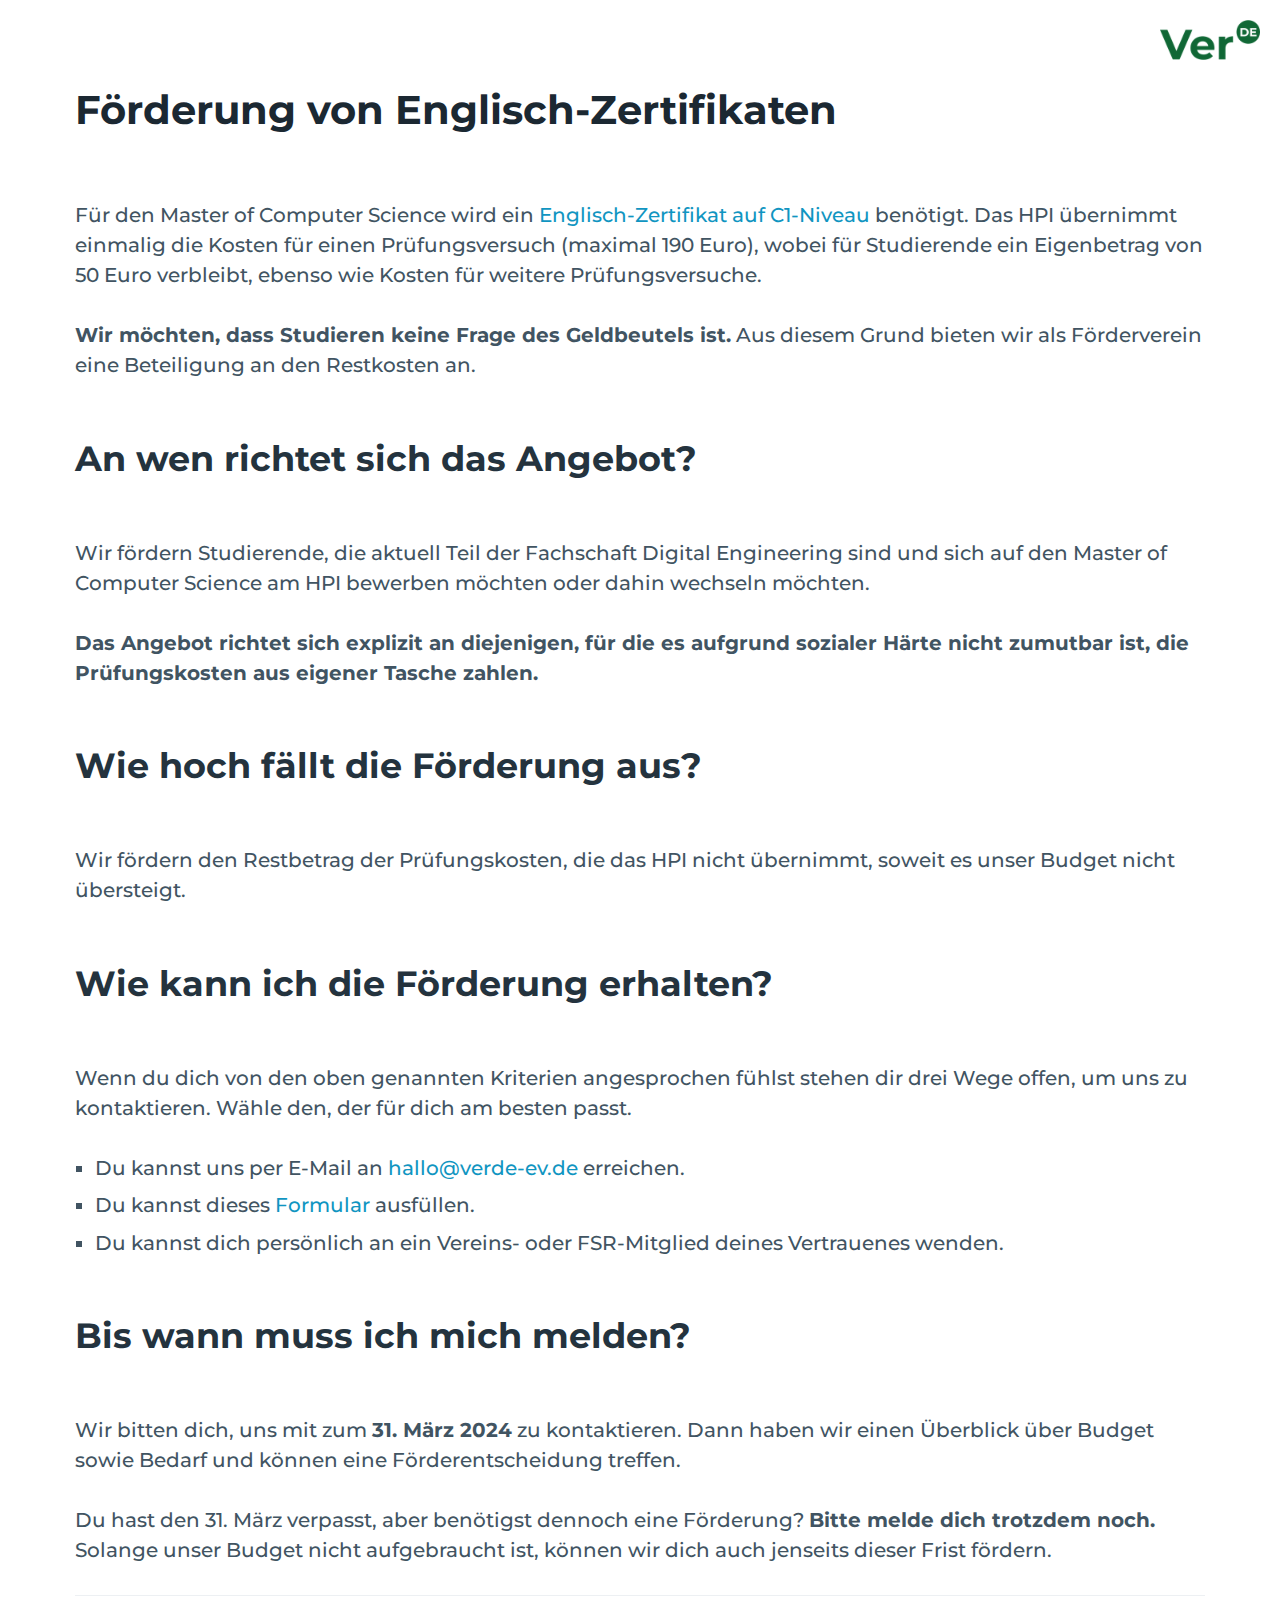
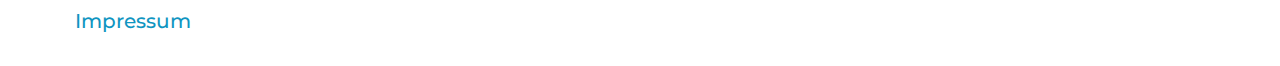
==== c1/index.html @ 9c6bf2a6 "Add information on c1 certificates" ====
<!DOCTYPE html>
<html data-theme="light">
    
    <head>
        <meta charset="utf-8">
        <meta name="viewport" content="width=device-width, initial-scale=1">
        <link rel="stylesheet" href="../assets/css/pico.min.css">
        <link rel="stylesheet" href="../assets/css/style.css">
        <link rel="apple-touch-icon" sizes="180x180" href="../assets/favicon/apple-touch-icon.png">
        <link rel="icon" type="image/png" sizes="32x32" href="../assets/favicon/favicon-32x32.png">
        <link rel="icon" type="image/png" sizes="16x16" href="../assets/favicon/favicon-16x16.png">
        <link rel="manifest" href="../assets/favicon/site.webmanifest">
        <script src="../assets/js/script.js"></script>
        <title>C1-Zertifikate</title>
    </head>

    <body>
        <nav class="container-fluid">
            <ul></ul> <!-- aligned left -->
            <ul> <!-- aligned right -->
                <li><img src="../assets/img/logo_small.png" alt="VerDE e.V. Logo"></li>
            </ul>
        </nav>

        <div class="container">
            <h1>Förderung von Englisch-Zertifikaten</h1>
            <p>Für den Master of Computer Science wird ein <a href="https://www.uni-potsdam.de/de/studium/zugang/vor-bewerbung-immatrikulation/sprachkenntnisse" target="_blank">Englisch-Zertifikat auf C1-Niveau</a> benötigt. Das HPI übernimmt einmalig die Kosten für einen Prüfungsversuch (maximal 190 Euro), wobei für Studierende ein Eigenbetrag von 50 Euro verbleibt, ebenso wie Kosten für weitere Prüfungsversuche.</p>
            <p><b>Wir möchten, dass Studieren keine Frage des Geldbeutels ist.</b> Aus diesem Grund bieten wir als Förderverein eine Beteiligung an den Restkosten an.</p>
            <h2>An wen richtet sich das Angebot?</h2>
            <p>Wir fördern Studierende, die aktuell Teil der Fachschaft Digital Engineering sind und sich auf den Master of Computer Science am HPI bewerben möchten oder dahin wechseln möchten.</p>
            <p><b>Das Angebot richtet sich explizit an diejenigen, für die es aufgrund sozialer Härte nicht zumutbar ist, die Prüfungskosten aus eigener Tasche zahlen.</b></p>
            <h2>Wie hoch fällt die Förderung aus?</h2>
            <p>Wir fördern den Restbetrag der Prüfungskosten, die das HPI nicht übernimmt, soweit es unser Budget nicht übersteigt.</p>
            <h2>Wie kann ich die Förderung erhalten?</h2>
            <p>Wenn du dich von den oben genannten Kriterien angesprochen fühlst stehen dir drei Wege offen, um uns zu kontaktieren. Wähle den, der für dich am besten passt.</p>
            <ul>
                <li>Du kannst uns per E-Mail an <a id="MAIL"></a> erreichen.</li>
                <li>Du kannst dieses <a href="https://nextcloud.hpi.de/apps/forms/s/qAo3cmn2EcZbzD2ycq6ikHFF" target="_blank">Formular</a> ausfüllen.</li>
                <li>Du kannst dich persönlich an ein Vereins- oder FSR-Mitglied deines Vertrauenes wenden.</li>
            </ul>
            <h2>Bis wann muss ich mich melden?</h2>
            <p>Wir bitten dich, uns mit zum <b>31. März 2024</b> zu kontaktieren. Dann haben wir einen Überblick über Budget sowie Bedarf und können eine Förderentscheidung treffen.</p>
            <p>Du hast den 31. März verpasst, aber benötigst dennoch eine Förderung? <b>Bitte melde dich trotzdem noch.</b> Solange unser Budget nicht aufgebraucht ist, können wir dich auch jenseits dieser Frist fördern.</p>
            <hr>
            <p><a href="https://verde-ev.de/">Impressum</a></p>
        </div>
    </body>

</html>
---- assets/css/pico.min.css ----
@charset "UTF-8";/*!
 * Pico.css v1.5.7 (https://picocss.com)
 * Copyright 2019-2023 - Licensed under MIT
 */:root{--font-family:system-ui,-apple-system,"Segoe UI","Roboto","Ubuntu","Cantarell","Noto Sans",sans-serif,"Apple Color Emoji","Segoe UI Emoji","Segoe UI Symbol","Noto Color Emoji";--line-height:1.5;--font-weight:400;--font-size:16px;--border-radius:0.25rem;--border-width:1px;--outline-width:3px;--spacing:1rem;--typography-spacing-vertical:1.5rem;--block-spacing-vertical:calc(var(--spacing) * 2);--block-spacing-horizontal:var(--spacing);--grid-spacing-vertical:0;--grid-spacing-horizontal:var(--spacing);--form-element-spacing-vertical:0.75rem;--form-element-spacing-horizontal:1rem;--nav-element-spacing-vertical:1rem;--nav-element-spacing-horizontal:0.5rem;--nav-link-spacing-vertical:0.5rem;--nav-link-spacing-horizontal:0.5rem;--form-label-font-weight:var(--font-weight);--transition:0.2s ease-in-out;--modal-overlay-backdrop-filter:blur(0.25rem)}@media (min-width:576px){:root{--font-size:17px}}@media (min-width:768px){:root{--font-size:18px}}@media (min-width:992px){:root{--font-size:19px}}@media (min-width:1200px){:root{--font-size:20px}}@media (min-width:576px){body>footer,body>header,body>main,section{--block-spacing-vertical:calc(var(--spacing) * 2.5)}}@media (min-width:768px){body>footer,body>header,body>main,section{--block-spacing-vertical:calc(var(--spacing) * 3)}}@media (min-width:992px){body>footer,body>header,body>main,section{--block-spacing-vertical:calc(var(--spacing) * 3.5)}}@media (min-width:1200px){body>footer,body>header,body>main,section{--block-spacing-vertical:calc(var(--spacing) * 4)}}@media (min-width:576px){article{--block-spacing-horizontal:calc(var(--spacing) * 1.25)}}@media (min-width:768px){article{--block-spacing-horizontal:calc(var(--spacing) * 1.5)}}@media (min-width:992px){article{--block-spacing-horizontal:calc(var(--spacing) * 1.75)}}@media (min-width:1200px){article{--block-spacing-horizontal:calc(var(--spacing) * 2)}}dialog>article{--block-spacing-vertical:calc(var(--spacing) * 2);--block-spacing-horizontal:var(--spacing)}@media (min-width:576px){dialog>article{--block-spacing-vertical:calc(var(--spacing) * 2.5);--block-spacing-horizontal:calc(var(--spacing) * 1.25)}}@media (min-width:768px){dialog>article{--block-spacing-vertical:calc(var(--spacing) * 3);--block-spacing-horizontal:calc(var(--spacing) * 1.5)}}a{--text-decoration:none}a.contrast,a.secondary{--text-decoration:underline}small{--font-size:0.875em}h1,h2,h3,h4,h5,h6{--font-weight:700}h1{--font-size:2rem;--typography-spacing-vertical:3rem}h2{--font-size:1.75rem;--typography-spacing-vertical:2.625rem}h3{--font-size:1.5rem;--typography-spacing-vertical:2.25rem}h4{--font-size:1.25rem;--typography-spacing-vertical:1.874rem}h5{--font-size:1.125rem;--typography-spacing-vertical:1.6875rem}[type=checkbox],[type=radio]{--border-width:2px}[type=checkbox][role=switch]{--border-width:3px}tfoot td,tfoot th,thead td,thead th{--border-width:3px}:not(thead,tfoot)>*>td{--font-size:0.875em}code,kbd,pre,samp{--font-family:"Menlo","Consolas","Roboto Mono","Ubuntu Monospace","Noto Mono","Oxygen Mono","Liberation Mono",monospace,"Apple Color Emoji","Segoe UI Emoji","Segoe UI Symbol","Noto Color Emoji"}kbd{--font-weight:bolder}:root:not([data-theme=dark]),[data-theme=light]{--background-color:#fff;--color:hsl(205deg, 20%, 32%);--h1-color:hsl(205deg, 30%, 15%);--h2-color:#24333e;--h3-color:hsl(205deg, 25%, 23%);--h4-color:#374956;--h5-color:hsl(205deg, 20%, 32%);--h6-color:#4d606d;--muted-color:hsl(205deg, 10%, 50%);--muted-border-color:hsl(205deg, 20%, 94%);--primary:hsl(195deg, 85%, 41%);--primary-hover:hsl(195deg, 90%, 32%);--primary-focus:rgba(16, 149, 193, 0.125);--primary-inverse:#fff;--secondary:hsl(205deg, 15%, 41%);--secondary-hover:hsl(205deg, 20%, 32%);--secondary-focus:rgba(89, 107, 120, 0.125);--secondary-inverse:#fff;--contrast:hsl(205deg, 30%, 15%);--contrast-hover:#000;--contrast-focus:rgba(89, 107, 120, 0.125);--contrast-inverse:#fff;--mark-background-color:#fff2ca;--mark-color:#543a26;--ins-color:#388e3c;--del-color:#c62828;--blockquote-border-color:var(--muted-border-color);--blockquote-footer-color:var(--muted-color);--button-box-shadow:0 0 0 rgba(0, 0, 0, 0);--button-hover-box-shadow:0 0 0 rgba(0, 0, 0, 0);--form-element-background-color:transparent;--form-element-border-color:hsl(205deg, 14%, 68%);--form-element-color:var(--color);--form-element-placeholder-color:var(--muted-color);--form-element-active-background-color:transparent;--form-element-active-border-color:var(--primary);--form-element-focus-color:var(--primary-focus);--form-element-disabled-background-color:hsl(205deg, 18%, 86%);--form-element-disabled-border-color:hsl(205deg, 14%, 68%);--form-element-disabled-opacity:0.5;--form-element-invalid-border-color:#c62828;--form-element-invalid-active-border-color:#d32f2f;--form-element-invalid-focus-color:rgba(211, 47, 47, 0.125);--form-element-valid-border-color:#388e3c;--form-element-valid-active-border-color:#43a047;--form-element-valid-focus-color:rgba(67, 160, 71, 0.125);--switch-background-color:hsl(205deg, 16%, 77%);--switch-color:var(--primary-inverse);--switch-checked-background-color:var(--primary);--range-border-color:hsl(205deg, 18%, 86%);--range-active-border-color:hsl(205deg, 16%, 77%);--range-thumb-border-color:var(--background-color);--range-thumb-color:var(--secondary);--range-thumb-hover-color:var(--secondary-hover);--range-thumb-active-color:var(--primary);--table-border-color:var(--muted-border-color);--table-row-stripped-background-color:#f6f8f9;--code-background-color:hsl(205deg, 20%, 94%);--code-color:var(--muted-color);--code-kbd-background-color:var(--contrast);--code-kbd-color:var(--contrast-inverse);--code-tag-color:hsl(330deg, 40%, 50%);--code-property-color:hsl(185deg, 40%, 40%);--code-value-color:hsl(40deg, 20%, 50%);--code-comment-color:hsl(205deg, 14%, 68%);--accordion-border-color:var(--muted-border-color);--accordion-close-summary-color:var(--color);--accordion-open-summary-color:var(--muted-color);--card-background-color:var(--background-color);--card-border-color:var(--muted-border-color);--card-box-shadow:0.0145rem 0.029rem 0.174rem rgba(27, 40, 50, 0.01698),0.0335rem 0.067rem 0.402rem rgba(27, 40, 50, 0.024),0.0625rem 0.125rem 0.75rem rgba(27, 40, 50, 0.03),0.1125rem 0.225rem 1.35rem rgba(27, 40, 50, 0.036),0.2085rem 0.417rem 2.502rem rgba(27, 40, 50, 0.04302),0.5rem 1rem 6rem rgba(27, 40, 50, 0.06),0 0 0 0.0625rem rgba(27, 40, 50, 0.015);--card-sectionning-background-color:#fbfbfc;--dropdown-background-color:#fbfbfc;--dropdown-border-color:#e1e6eb;--dropdown-box-shadow:var(--card-box-shadow);--dropdown-color:var(--color);--dropdown-hover-background-color:hsl(205deg, 20%, 94%);--modal-overlay-background-color:rgba(213, 220, 226, 0.7);--progress-background-color:hsl(205deg, 18%, 86%);--progress-color:var(--primary);--loading-spinner-opacity:0.5;--tooltip-background-color:var(--contrast);--tooltip-color:var(--contrast-inverse);--icon-checkbox:url("data:image/svg+xml,%3Csvg xmlns='http://www.w3.org/2000/svg' width='24' height='24' viewBox='0 0 24 24' fill='none' stroke='rgb(255, 255, 255)' stroke-width='4' stroke-linecap='round' stroke-linejoin='round'%3E%3Cpolyline points='20 6 9 17 4 12'%3E%3C/polyline%3E%3C/svg%3E");--icon-chevron:url("data:image/svg+xml,%3Csvg xmlns='http://www.w3.org/2000/svg' width='24' height='24' viewBox='0 0 24 24' fill='none' stroke='rgb(65, 84, 98)' stroke-width='2' stroke-linecap='round' stroke-linejoin='round'%3E%3Cpolyline points='6 9 12 15 18 9'%3E%3C/polyline%3E%3C/svg%3E");--icon-chevron-button:url("data:image/svg+xml,%3Csvg xmlns='http://www.w3.org/2000/svg' width='24' height='24' viewBox='0 0 24 24' fill='none' stroke='rgb(255, 255, 255)' stroke-width='2' stroke-linecap='round' stroke-linejoin='round'%3E%3Cpolyline points='6 9 12 15 18 9'%3E%3C/polyline%3E%3C/svg%3E");--icon-chevron-button-inverse:url("data:image/svg+xml,%3Csvg xmlns='http://www.w3.org/2000/svg' width='24' height='24' viewBox='0 0 24 24' fill='none' stroke='rgb(255, 255, 255)' stroke-width='2' stroke-linecap='round' stroke-linejoin='round'%3E%3Cpolyline points='6 9 12 15 18 9'%3E%3C/polyline%3E%3C/svg%3E");--icon-close:url("data:image/svg+xml,%3Csvg xmlns='http://www.w3.org/2000/svg' width='24' height='24' viewBox='0 0 24 24' fill='none' stroke='rgb(115, 130, 140)' stroke-width='4' stroke-linecap='round' stroke-linejoin='round'%3E%3Cline x1='18' y1='6' x2='6' y2='18'%3E%3C/line%3E%3Cline x1='6' y1='6' x2='18' y2='18'%3E%3C/line%3E%3C/svg%3E");--icon-date:url("data:image/svg+xml,%3Csvg xmlns='http://www.w3.org/2000/svg' width='24' height='24' viewBox='0 0 24 24' fill='none' stroke='rgb(65, 84, 98)' stroke-width='2' stroke-linecap='round' stroke-linejoin='round'%3E%3Crect x='3' y='4' width='18' height='18' rx='2' ry='2'%3E%3C/rect%3E%3Cline x1='16' y1='2' x2='16' y2='6'%3E%3C/line%3E%3Cline x1='8' y1='2' x2='8' y2='6'%3E%3C/line%3E%3Cline x1='3' y1='10' x2='21' y2='10'%3E%3C/line%3E%3C/svg%3E");--icon-invalid:url("data:image/svg+xml,%3Csvg xmlns='http://www.w3.org/2000/svg' width='24' height='24' viewBox='0 0 24 24' fill='none' stroke='rgb(198, 40, 40)' stroke-width='2' stroke-linecap='round' stroke-linejoin='round'%3E%3Ccircle cx='12' cy='12' r='10'%3E%3C/circle%3E%3Cline x1='12' y1='8' x2='12' y2='12'%3E%3C/line%3E%3Cline x1='12' y1='16' x2='12.01' y2='16'%3E%3C/line%3E%3C/svg%3E");--icon-minus:url("data:image/svg+xml,%3Csvg xmlns='http://www.w3.org/2000/svg' width='24' height='24' viewBox='0 0 24 24' fill='none' stroke='rgb(255, 255, 255)' stroke-width='4' stroke-linecap='round' stroke-linejoin='round'%3E%3Cline x1='5' y1='12' x2='19' y2='12'%3E%3C/line%3E%3C/svg%3E");--icon-search:url("data:image/svg+xml,%3Csvg xmlns='http://www.w3.org/2000/svg' width='24' height='24' viewBox='0 0 24 24' fill='none' stroke='rgb(65, 84, 98)' stroke-width='2' stroke-linecap='round' stroke-linejoin='round'%3E%3Ccircle cx='11' cy='11' r='8'%3E%3C/circle%3E%3Cline x1='21' y1='21' x2='16.65' y2='16.65'%3E%3C/line%3E%3C/svg%3E");--icon-time:url("data:image/svg+xml,%3Csvg xmlns='http://www.w3.org/2000/svg' width='24' height='24' viewBox='0 0 24 24' fill='none' stroke='rgb(65, 84, 98)' stroke-width='2' stroke-linecap='round' stroke-linejoin='round'%3E%3Ccircle cx='12' cy='12' r='10'%3E%3C/circle%3E%3Cpolyline points='12 6 12 12 16 14'%3E%3C/polyline%3E%3C/svg%3E");--icon-valid:url("data:image/svg+xml,%3Csvg xmlns='http://www.w3.org/2000/svg' width='24' height='24' viewBox='0 0 24 24' fill='none' stroke='rgb(56, 142, 60)' stroke-width='3' stroke-linecap='round' stroke-linejoin='round'%3E%3Cpolyline points='20 6 9 17 4 12'%3E%3C/polyline%3E%3C/svg%3E");color-scheme:light}@media only screen and (prefers-color-scheme:dark){:root:not([data-theme]){--background-color:#11191f;--color:hsl(205deg, 16%, 77%);--h1-color:hsl(205deg, 20%, 94%);--h2-color:#e1e6eb;--h3-color:hsl(205deg, 18%, 86%);--h4-color:#c8d1d8;--h5-color:hsl(205deg, 16%, 77%);--h6-color:#afbbc4;--muted-color:hsl(205deg, 10%, 50%);--muted-border-color:#1f2d38;--primary:hsl(195deg, 85%, 41%);--primary-hover:hsl(195deg, 80%, 50%);--primary-focus:rgba(16, 149, 193, 0.25);--primary-inverse:#fff;--secondary:hsl(205deg, 15%, 41%);--secondary-hover:hsl(205deg, 10%, 50%);--secondary-focus:rgba(115, 130, 140, 0.25);--secondary-inverse:#fff;--contrast:hsl(205deg, 20%, 94%);--contrast-hover:#fff;--contrast-focus:rgba(115, 130, 140, 0.25);--contrast-inverse:#000;--mark-background-color:#d1c284;--mark-color:#11191f;--ins-color:#388e3c;--del-color:#c62828;--blockquote-border-color:var(--muted-border-color);--blockquote-footer-color:var(--muted-color);--button-box-shadow:0 0 0 rgba(0, 0, 0, 0);--button-hover-box-shadow:0 0 0 rgba(0, 0, 0, 0);--form-element-background-color:#11191f;--form-element-border-color:#374956;--form-element-color:var(--color);--form-element-placeholder-color:var(--muted-color);--form-element-active-background-color:var(--form-element-background-color);--form-element-active-border-color:var(--primary);--form-element-focus-color:var(--primary-focus);--form-element-disabled-background-color:hsl(205deg, 25%, 23%);--form-element-disabled-border-color:hsl(205deg, 20%, 32%);--form-element-disabled-opacity:0.5;--form-element-invalid-border-color:#b71c1c;--form-element-invalid-active-border-color:#c62828;--form-element-invalid-focus-color:rgba(198, 40, 40, 0.25);--form-element-valid-border-color:#2e7d32;--form-element-valid-active-border-color:#388e3c;--form-element-valid-focus-color:rgba(56, 142, 60, 0.25);--switch-background-color:#374956;--switch-color:var(--primary-inverse);--switch-checked-background-color:var(--primary);--range-border-color:#24333e;--range-active-border-color:hsl(205deg, 25%, 23%);--range-thumb-border-color:var(--background-color);--range-thumb-color:var(--secondary);--range-thumb-hover-color:var(--secondary-hover);--range-thumb-active-color:var(--primary);--table-border-color:var(--muted-border-color);--table-row-stripped-background-color:rgba(115, 130, 140, 0.05);--code-background-color:#18232c;--code-color:var(--muted-color);--code-kbd-background-color:var(--contrast);--code-kbd-color:var(--contrast-inverse);--code-tag-color:hsl(330deg, 30%, 50%);--code-property-color:hsl(185deg, 30%, 50%);--code-value-color:hsl(40deg, 10%, 50%);--code-comment-color:#4d606d;--accordion-border-color:var(--muted-border-color);--accordion-active-summary-color:var(--primary);--accordion-close-summary-color:var(--color);--accordion-open-summary-color:var(--muted-color);--card-background-color:#141e26;--card-border-color:var(--card-background-color);--card-box-shadow:0.0145rem 0.029rem 0.174rem rgba(0, 0, 0, 0.01698),0.0335rem 0.067rem 0.402rem rgba(0, 0, 0, 0.024),0.0625rem 0.125rem 0.75rem rgba(0, 0, 0, 0.03),0.1125rem 0.225rem 1.35rem rgba(0, 0, 0, 0.036),0.2085rem 0.417rem 2.502rem rgba(0, 0, 0, 0.04302),0.5rem 1rem 6rem rgba(0, 0, 0, 0.06),0 0 0 0.0625rem rgba(0, 0, 0, 0.015);--card-sectionning-background-color:#18232c;--dropdown-background-color:hsl(205deg, 30%, 15%);--dropdown-border-color:#24333e;--dropdown-box-shadow:var(--card-box-shadow);--dropdown-color:var(--color);--dropdown-hover-background-color:rgba(36, 51, 62, 0.75);--modal-overlay-background-color:rgba(36, 51, 62, 0.8);--progress-background-color:#24333e;--progress-color:var(--primary);--loading-spinner-opacity:0.5;--tooltip-background-color:var(--contrast);--tooltip-color:var(--contrast-inverse);--icon-checkbox:url("data:image/svg+xml,%3Csvg xmlns='http://www.w3.org/2000/svg' width='24' height='24' viewBox='0 0 24 24' fill='none' stroke='rgb(255, 255, 255)' stroke-width='4' stroke-linecap='round' stroke-linejoin='round'%3E%3Cpolyline points='20 6 9 17 4 12'%3E%3C/polyline%3E%3C/svg%3E");--icon-chevron:url("data:image/svg+xml,%3Csvg xmlns='http://www.w3.org/2000/svg' width='24' height='24' viewBox='0 0 24 24' fill='none' stroke='rgb(162, 175, 185)' stroke-width='2' stroke-linecap='round' stroke-linejoin='round'%3E%3Cpolyline points='6 9 12 15 18 9'%3E%3C/polyline%3E%3C/svg%3E");--icon-chevron-button:url("data:image/svg+xml,%3Csvg xmlns='http://www.w3.org/2000/svg' width='24' height='24' viewBox='0 0 24 24' fill='none' stroke='rgb(255, 255, 255)' stroke-width='2' stroke-linecap='round' stroke-linejoin='round'%3E%3Cpolyline points='6 9 12 15 18 9'%3E%3C/polyline%3E%3C/svg%3E");--icon-chevron-button-inverse:url("data:image/svg+xml,%3Csvg xmlns='http://www.w3.org/2000/svg' width='24' height='24' viewBox='0 0 24 24' fill='none' stroke='rgb(0, 0, 0)' stroke-width='2' stroke-linecap='round' stroke-linejoin='round'%3E%3Cpolyline points='6 9 12 15 18 9'%3E%3C/polyline%3E%3C/svg%3E");--icon-close:url("data:image/svg+xml,%3Csvg xmlns='http://www.w3.org/2000/svg' width='24' height='24' viewBox='0 0 24 24' fill='none' stroke='rgb(115, 130, 140)' stroke-width='4' stroke-linecap='round' stroke-linejoin='round'%3E%3Cline x1='18' y1='6' x2='6' y2='18'%3E%3C/line%3E%3Cline x1='6' y1='6' x2='18' y2='18'%3E%3C/line%3E%3C/svg%3E");--icon-date:url("data:image/svg+xml,%3Csvg xmlns='http://www.w3.org/2000/svg' width='24' height='24' viewBox='0 0 24 24' fill='none' stroke='rgb(162, 175, 185)' stroke-width='2' stroke-linecap='round' stroke-linejoin='round'%3E%3Crect x='3' y='4' width='18' height='18' rx='2' ry='2'%3E%3C/rect%3E%3Cline x1='16' y1='2' x2='16' y2='6'%3E%3C/line%3E%3Cline x1='8' y1='2' x2='8' y2='6'%3E%3C/line%3E%3Cline x1='3' y1='10' x2='21' y2='10'%3E%3C/line%3E%3C/svg%3E");--icon-invalid:url("data:image/svg+xml,%3Csvg xmlns='http://www.w3.org/2000/svg' width='24' height='24' viewBox='0 0 24 24' fill='none' stroke='rgb(183, 28, 28)' stroke-width='2' stroke-linecap='round' stroke-linejoin='round'%3E%3Ccircle cx='12' cy='12' r='10'%3E%3C/circle%3E%3Cline x1='12' y1='8' x2='12' y2='12'%3E%3C/line%3E%3Cline x1='12' y1='16' x2='12.01' y2='16'%3E%3C/line%3E%3C/svg%3E");--icon-minus:url("data:image/svg+xml,%3Csvg xmlns='http://www.w3.org/2000/svg' width='24' height='24' viewBox='0 0 24 24' fill='none' stroke='rgb(255, 255, 255)' stroke-width='4' stroke-linecap='round' stroke-linejoin='round'%3E%3Cline x1='5' y1='12' x2='19' y2='12'%3E%3C/line%3E%3C/svg%3E");--icon-search:url("data:image/svg+xml,%3Csvg xmlns='http://www.w3.org/2000/svg' width='24' height='24' viewBox='0 0 24 24' fill='none' stroke='rgb(162, 175, 185)' stroke-width='2' stroke-linecap='round' stroke-linejoin='round'%3E%3Ccircle cx='11' cy='11' r='8'%3E%3C/circle%3E%3Cline x1='21' y1='21' x2='16.65' y2='16.65'%3E%3C/line%3E%3C/svg%3E");--icon-time:url("data:image/svg+xml,%3Csvg xmlns='http://www.w3.org/2000/svg' width='24' height='24' viewBox='0 0 24 24' fill='none' stroke='rgb(162, 175, 185)' stroke-width='2' stroke-linecap='round' stroke-linejoin='round'%3E%3Ccircle cx='12' cy='12' r='10'%3E%3C/circle%3E%3Cpolyline points='12 6 12 12 16 14'%3E%3C/polyline%3E%3C/svg%3E");--icon-valid:url("data:image/svg+xml,%3Csvg xmlns='http://www.w3.org/2000/svg' width='24' height='24' viewBox='0 0 24 24' fill='none' stroke='rgb(46, 125, 50)' stroke-width='3' stroke-linecap='round' stroke-linejoin='round'%3E%3Cpolyline points='20 6 9 17 4 12'%3E%3C/polyline%3E%3C/svg%3E");color-scheme:dark}}[data-theme=dark]{--background-color:#11191f;--color:hsl(205deg, 16%, 77%);--h1-color:hsl(205deg, 20%, 94%);--h2-color:#e1e6eb;--h3-color:hsl(205deg, 18%, 86%);--h4-color:#c8d1d8;--h5-color:hsl(205deg, 16%, 77%);--h6-color:#afbbc4;--muted-color:hsl(205deg, 10%, 50%);--muted-border-color:#1f2d38;--primary:hsl(195deg, 85%, 41%);--primary-hover:hsl(195deg, 80%, 50%);--primary-focus:rgba(16, 149, 193, 0.25);--primary-inverse:#fff;--secondary:hsl(205deg, 15%, 41%);--secondary-hover:hsl(205deg, 10%, 50%);--secondary-focus:rgba(115, 130, 140, 0.25);--secondary-inverse:#fff;--contrast:hsl(205deg, 20%, 94%);--contrast-hover:#fff;--contrast-focus:rgba(115, 130, 140, 0.25);--contrast-inverse:#000;--mark-background-color:#d1c284;--mark-color:#11191f;--ins-color:#388e3c;--del-color:#c62828;--blockquote-border-color:var(--muted-border-color);--blockquote-footer-color:var(--muted-color);--button-box-shadow:0 0 0 rgba(0, 0, 0, 0);--button-hover-box-shadow:0 0 0 rgba(0, 0, 0, 0);--form-element-background-color:#11191f;--form-element-border-color:#374956;--form-element-color:var(--color);--form-element-placeholder-color:var(--muted-color);--form-element-active-background-color:var(--form-element-background-color);--form-element-active-border-color:var(--primary);--form-element-focus-color:var(--primary-focus);--form-element-disabled-background-color:hsl(205deg, 25%, 23%);--form-element-disabled-border-color:hsl(205deg, 20%, 32%);--form-element-disabled-opacity:0.5;--form-element-invalid-border-color:#b71c1c;--form-element-invalid-active-border-color:#c62828;--form-element-invalid-focus-color:rgba(198, 40, 40, 0.25);--form-element-valid-border-color:#2e7d32;--form-element-valid-active-border-color:#388e3c;--form-element-valid-focus-color:rgba(56, 142, 60, 0.25);--switch-background-color:#374956;--switch-color:var(--primary-inverse);--switch-checked-background-color:var(--primary);--range-border-color:#24333e;--range-active-border-color:hsl(205deg, 25%, 23%);--range-thumb-border-color:var(--background-color);--range-thumb-color:var(--secondary);--range-thumb-hover-color:var(--secondary-hover);--range-thumb-active-color:var(--primary);--table-border-color:var(--muted-border-color);--table-row-stripped-background-color:rgba(115, 130, 140, 0.05);--code-background-color:#18232c;--code-color:var(--muted-color);--code-kbd-background-color:var(--contrast);--code-kbd-color:var(--contrast-inverse);--code-tag-color:hsl(330deg, 30%, 50%);--code-property-color:hsl(185deg, 30%, 50%);--code-value-color:hsl(40deg, 10%, 50%);--code-comment-color:#4d606d;--accordion-border-color:var(--muted-border-color);--accordion-active-summary-color:var(--primary);--accordion-close-summary-color:var(--color);--accordion-open-summary-color:var(--muted-color);--card-background-color:#141e26;--card-border-color:var(--card-background-color);--card-box-shadow:0.0145rem 0.029rem 0.174rem rgba(0, 0, 0, 0.01698),0.0335rem 0.067rem 0.402rem rgba(0, 0, 0, 0.024),0.0625rem 0.125rem 0.75rem rgba(0, 0, 0, 0.03),0.1125rem 0.225rem 1.35rem rgba(0, 0, 0, 0.036),0.2085rem 0.417rem 2.502rem rgba(0, 0, 0, 0.04302),0.5rem 1rem 6rem rgba(0, 0, 0, 0.06),0 0 0 0.0625rem rgba(0, 0, 0, 0.015);--card-sectionning-background-color:#18232c;--dropdown-background-color:hsl(205deg, 30%, 15%);--dropdown-border-color:#24333e;--dropdown-box-shadow:var(--card-box-shadow);--dropdown-color:var(--color);--dropdown-hover-background-color:rgba(36, 51, 62, 0.75);--modal-overlay-background-color:rgba(36, 51, 62, 0.8);--progress-background-color:#24333e;--progress-color:var(--primary);--loading-spinner-opacity:0.5;--tooltip-background-color:var(--contrast);--tooltip-color:var(--contrast-inverse);--icon-checkbox:url("data:image/svg+xml,%3Csvg xmlns='http://www.w3.org/2000/svg' width='24' height='24' viewBox='0 0 24 24' fill='none' stroke='rgb(255, 255, 255)' stroke-width='4' stroke-linecap='round' stroke-linejoin='round'%3E%3Cpolyline points='20 6 9 17 4 12'%3E%3C/polyline%3E%3C/svg%3E");--icon-chevron:url("data:image/svg+xml,%3Csvg xmlns='http://www.w3.org/2000/svg' width='24' height='24' viewBox='0 0 24 24' fill='none' stroke='rgb(162, 175, 185)' stroke-width='2' stroke-linecap='round' stroke-linejoin='round'%3E%3Cpolyline points='6 9 12 15 18 9'%3E%3C/polyline%3E%3C/svg%3E");--icon-chevron-button:url("data:image/svg+xml,%3Csvg xmlns='http://www.w3.org/2000/svg' width='24' height='24' viewBox='0 0 24 24' fill='none' stroke='rgb(255, 255, 255)' stroke-width='2' stroke-linecap='round' stroke-linejoin='round'%3E%3Cpolyline points='6 9 12 15 18 9'%3E%3C/polyline%3E%3C/svg%3E");--icon-chevron-button-inverse:url("data:image/svg+xml,%3Csvg xmlns='http://www.w3.org/2000/svg' width='24' height='24' viewBox='0 0 24 24' fill='none' stroke='rgb(0, 0, 0)' stroke-width='2' stroke-linecap='round' stroke-linejoin='round'%3E%3Cpolyline points='6 9 12 15 18 9'%3E%3C/polyline%3E%3C/svg%3E");--icon-close:url("data:image/svg+xml,%3Csvg xmlns='http://www.w3.org/2000/svg' width='24' height='24' viewBox='0 0 24 24' fill='none' stroke='rgb(115, 130, 140)' stroke-width='4' stroke-linecap='round' stroke-linejoin='round'%3E%3Cline x1='18' y1='6' x2='6' y2='18'%3E%3C/line%3E%3Cline x1='6' y1='6' x2='18' y2='18'%3E%3C/line%3E%3C/svg%3E");--icon-date:url("data:image/svg+xml,%3Csvg xmlns='http://www.w3.org/2000/svg' width='24' height='24' viewBox='0 0 24 24' fill='none' stroke='rgb(162, 175, 185)' stroke-width='2' stroke-linecap='round' stroke-linejoin='round'%3E%3Crect x='3' y='4' width='18' height='18' rx='2' ry='2'%3E%3C/rect%3E%3Cline x1='16' y1='2' x2='16' y2='6'%3E%3C/line%3E%3Cline x1='8' y1='2' x2='8' y2='6'%3E%3C/line%3E%3Cline x1='3' y1='10' x2='21' y2='10'%3E%3C/line%3E%3C/svg%3E");--icon-invalid:url("data:image/svg+xml,%3Csvg xmlns='http://www.w3.org/2000/svg' width='24' height='24' viewBox='0 0 24 24' fill='none' stroke='rgb(183, 28, 28)' stroke-width='2' stroke-linecap='round' stroke-linejoin='round'%3E%3Ccircle cx='12' cy='12' r='10'%3E%3C/circle%3E%3Cline x1='12' y1='8' x2='12' y2='12'%3E%3C/line%3E%3Cline x1='12' y1='16' x2='12.01' y2='16'%3E%3C/line%3E%3C/svg%3E");--icon-minus:url("data:image/svg+xml,%3Csvg xmlns='http://www.w3.org/2000/svg' width='24' height='24' viewBox='0 0 24 24' fill='none' stroke='rgb(255, 255, 255)' stroke-width='4' stroke-linecap='round' stroke-linejoin='round'%3E%3Cline x1='5' y1='12' x2='19' y2='12'%3E%3C/line%3E%3C/svg%3E");--icon-search:url("data:image/svg+xml,%3Csvg xmlns='http://www.w3.org/2000/svg' width='24' height='24' viewBox='0 0 24 24' fill='none' stroke='rgb(162, 175, 185)' stroke-width='2' stroke-linecap='round' stroke-linejoin='round'%3E%3Ccircle cx='11' cy='11' r='8'%3E%3C/circle%3E%3Cline x1='21' y1='21' x2='16.65' y2='16.65'%3E%3C/line%3E%3C/svg%3E");--icon-time:url("data:image/svg+xml,%3Csvg xmlns='http://www.w3.org/2000/svg' width='24' height='24' viewBox='0 0 24 24' fill='none' stroke='rgb(162, 175, 185)' stroke-width='2' stroke-linecap='round' stroke-linejoin='round'%3E%3Ccircle cx='12' cy='12' r='10'%3E%3C/circle%3E%3Cpolyline points='12 6 12 12 16 14'%3E%3C/polyline%3E%3C/svg%3E");--icon-valid:url("data:image/svg+xml,%3Csvg xmlns='http://www.w3.org/2000/svg' width='24' height='24' viewBox='0 0 24 24' fill='none' stroke='rgb(46, 125, 50)' stroke-width='3' stroke-linecap='round' stroke-linejoin='round'%3E%3Cpolyline points='20 6 9 17 4 12'%3E%3C/polyline%3E%3C/svg%3E");color-scheme:dark}[type=checkbox],[type=radio],[type=range],progress{accent-color:var(--primary)}*,::after,::before{box-sizing:border-box;background-repeat:no-repeat}::after,::before{text-decoration:inherit;vertical-align:inherit}:where(:root){-webkit-tap-highlight-color:transparent;-webkit-text-size-adjust:100%;-moz-text-size-adjust:100%;text-size-adjust:100%;background-color:var(--background-color);color:var(--color);font-weight:var(--font-weight);font-size:var(--font-size);line-height:var(--line-height);font-family:var(--font-family);text-rendering:optimizeLegibility;overflow-wrap:break-word;cursor:default;-moz-tab-size:4;-o-tab-size:4;tab-size:4}main{display:block}body{width:100%;margin:0}body>footer,body>header,body>main{width:100%;margin-right:auto;margin-left:auto;padding:var(--block-spacing-vertical) 0}.container,.container-fluid{width:100%;margin-right:auto;margin-left:auto;padding-right:var(--spacing);padding-left:var(--spacing)}@media (min-width:576px){.container{max-width:510px;padding-right:0;padding-left:0}}@media (min-width:768px){.container{max-width:700px}}@media (min-width:992px){.container{max-width:920px}}@media (min-width:1200px){.container{max-width:1130px}}section{margin-bottom:var(--block-spacing-vertical)}.grid{grid-column-gap:var(--grid-spacing-horizontal);grid-row-gap:var(--grid-spacing-vertical);display:grid;grid-template-columns:1fr;margin:0}@media (min-width:992px){.grid{grid-template-columns:repeat(auto-fit,minmax(0%,1fr))}}.grid>*{min-width:0}figure{display:block;margin:0;padding:0;overflow-x:auto}figure figcaption{padding:calc(var(--spacing) * .5) 0;color:var(--muted-color)}b,strong{font-weight:bolder}sub,sup{position:relative;font-size:.75em;line-height:0;vertical-align:baseline}sub{bottom:-.25em}sup{top:-.5em}address,blockquote,dl,figure,form,ol,p,pre,table,ul{margin-top:0;margin-bottom:var(--typography-spacing-vertical);color:var(--color);font-style:normal;font-weight:var(--font-weight);font-size:var(--font-size)}[role=link],a{--color:var(--primary);--background-color:transparent;outline:0;background-color:var(--background-color);color:var(--color);-webkit-text-decoration:var(--text-decoration);text-decoration:var(--text-decoration);transition:background-color var(--transition),color var(--transition),box-shadow var(--transition),-webkit-text-decoration var(--transition);transition:background-color var(--transition),color var(--transition),text-decoration var(--transition),box-shadow var(--transition);transition:background-color var(--transition),color var(--transition),text-decoration var(--transition),box-shadow var(--transition),-webkit-text-decoration var(--transition)}[role=link]:is([aria-current],:hover,:active,:focus),a:is([aria-current],:hover,:active,:focus){--color:var(--primary-hover);--text-decoration:underline}[role=link]:focus,a:focus{--background-color:var(--primary-focus)}[role=link].secondary,a.secondary{--color:var(--secondary)}[role=link].secondary:is([aria-current],:hover,:active,:focus),a.secondary:is([aria-current],:hover,:active,:focus){--color:var(--secondary-hover)}[role=link].secondary:focus,a.secondary:focus{--background-color:var(--secondary-focus)}[role=link].contrast,a.contrast{--color:var(--contrast)}[role=link].contrast:is([aria-current],:hover,:active,:focus),a.contrast:is([aria-current],:hover,:active,:focus){--color:var(--contrast-hover)}[role=link].contrast:focus,a.contrast:focus{--background-color:var(--contrast-focus)}h1,h2,h3,h4,h5,h6{margin-top:0;margin-bottom:var(--typography-spacing-vertical);color:var(--color);font-weight:var(--font-weight);font-size:var(--font-size);font-family:var(--font-family)}h1{--color:var(--h1-color)}h2{--color:var(--h2-color)}h3{--color:var(--h3-color)}h4{--color:var(--h4-color)}h5{--color:var(--h5-color)}h6{--color:var(--h6-color)}:where(address,blockquote,dl,figure,form,ol,p,pre,table,ul)~:is(h1,h2,h3,h4,h5,h6){margin-top:var(--typography-spacing-vertical)}.headings,hgroup{margin-bottom:var(--typography-spacing-vertical)}.headings>*,hgroup>*{margin-bottom:0}.headings>:last-child,hgroup>:last-child{--color:var(--muted-color);--font-weight:unset;font-size:1rem;font-family:unset}p{margin-bottom:var(--typography-spacing-vertical)}small{font-size:var(--font-size)}:where(dl,ol,ul){padding-right:0;padding-left:var(--spacing);-webkit-padding-start:var(--spacing);padding-inline-start:var(--spacing);-webkit-padding-end:0;padding-inline-end:0}:where(dl,ol,ul) li{margin-bottom:calc(var(--typography-spacing-vertical) * .25)}:where(dl,ol,ul) :is(dl,ol,ul){margin:0;margin-top:calc(var(--typography-spacing-vertical) * .25)}ul li{list-style:square}mark{padding:.125rem .25rem;background-color:var(--mark-background-color);color:var(--mark-color);vertical-align:baseline}blockquote{display:block;margin:var(--typography-spacing-vertical) 0;padding:var(--spacing);border-right:none;border-left:.25rem solid var(--blockquote-border-color);-webkit-border-start:0.25rem solid var(--blockquote-border-color);border-inline-start:0.25rem solid var(--blockquote-border-color);-webkit-border-end:none;border-inline-end:none}blockquote footer{margin-top:calc(var(--typography-spacing-vertical) * .5);color:var(--blockquote-footer-color)}abbr[title]{border-bottom:1px dotted;text-decoration:none;cursor:help}ins{color:var(--ins-color);text-decoration:none}del{color:var(--del-color)}::-moz-selection{background-color:var(--primary-focus)}::selection{background-color:var(--primary-focus)}:where(audio,canvas,iframe,img,svg,video){vertical-align:middle}audio,video{display:inline-block}audio:not([controls]){display:none;height:0}:where(iframe){border-style:none}img{max-width:100%;height:auto;border-style:none}:where(svg:not([fill])){fill:currentColor}svg:not(:root){overflow:hidden}button{margin:0;overflow:visible;font-family:inherit;text-transform:none}[type=button],[type=reset],[type=submit],button{-webkit-appearance:button}button{display:block;width:100%;margin-bottom:var(--spacing)}[role=button]{display:inline-block;text-decoration:none}[role=button],button,input[type=button],input[type=reset],input[type=submit]{--background-color:var(--primary);--border-color:var(--primary);--color:var(--primary-inverse);--box-shadow:var(--button-box-shadow, 0 0 0 rgba(0, 0, 0, 0));padding:var(--form-element-spacing-vertical) var(--form-element-spacing-horizontal);border:var(--border-width) solid var(--border-color);border-radius:var(--border-radius);outline:0;background-color:var(--background-color);box-shadow:var(--box-shadow);color:var(--color);font-weight:var(--font-weight);font-size:1rem;line-height:var(--line-height);text-align:center;cursor:pointer;transition:background-color var(--transition),border-color var(--transition),color var(--transition),box-shadow var(--transition)}[role=button]:is([aria-current],:hover,:active,:focus),button:is([aria-current],:hover,:active,:focus),input[type=button]:is([aria-current],:hover,:active,:focus),input[type=reset]:is([aria-current],:hover,:active,:focus),input[type=submit]:is([aria-current],:hover,:active,:focus){--background-color:var(--primary-hover);--border-color:var(--primary-hover);--box-shadow:var(--button-hover-box-shadow, 0 0 0 rgba(0, 0, 0, 0));--color:var(--primary-inverse)}[role=button]:focus,button:focus,input[type=button]:focus,input[type=reset]:focus,input[type=submit]:focus{--box-shadow:var(--button-hover-box-shadow, 0 0 0 rgba(0, 0, 0, 0)),0 0 0 var(--outline-width) var(--primary-focus)}:is(button,input[type=submit],input[type=button],[role=button]).secondary,input[type=reset]{--background-color:var(--secondary);--border-color:var(--secondary);--color:var(--secondary-inverse);cursor:pointer}:is(button,input[type=submit],input[type=button],[role=button]).secondary:is([aria-current],:hover,:active,:focus),input[type=reset]:is([aria-current],:hover,:active,:focus){--background-color:var(--secondary-hover);--border-color:var(--secondary-hover);--color:var(--secondary-inverse)}:is(button,input[type=submit],input[type=button],[role=button]).secondary:focus,input[type=reset]:focus{--box-shadow:var(--button-hover-box-shadow, 0 0 0 rgba(0, 0, 0, 0)),0 0 0 var(--outline-width) var(--secondary-focus)}:is(button,input[type=submit],input[type=button],[role=button]).contrast{--background-color:var(--contrast);--border-color:var(--contrast);--color:var(--contrast-inverse)}:is(button,input[type=submit],input[type=button],[role=button]).contrast:is([aria-current],:hover,:active,:focus){--background-color:var(--contrast-hover);--border-color:var(--contrast-hover);--color:var(--contrast-inverse)}:is(button,input[type=submit],input[type=button],[role=button]).contrast:focus{--box-shadow:var(--button-hover-box-shadow, 0 0 0 rgba(0, 0, 0, 0)),0 0 0 var(--outline-width) var(--contrast-focus)}:is(button,input[type=submit],input[type=button],[role=button]).outline,input[type=reset].outline{--background-color:transparent;--color:var(--primary)}:is(button,input[type=submit],input[type=button],[role=button]).outline:is([aria-current],:hover,:active,:focus),input[type=reset].outline:is([aria-current],:hover,:active,:focus){--background-color:transparent;--color:var(--primary-hover)}:is(button,input[type=submit],input[type=button],[role=button]).outline.secondary,input[type=reset].outline{--color:var(--secondary)}:is(button,input[type=submit],input[type=button],[role=button]).outline.secondary:is([aria-current],:hover,:active,:focus),input[type=reset].outline:is([aria-current],:hover,:active,:focus){--color:var(--secondary-hover)}:is(button,input[type=submit],input[type=button],[role=button]).outline.contrast{--color:var(--contrast)}:is(button,input[type=submit],input[type=button],[role=button]).outline.contrast:is([aria-current],:hover,:active,:focus){--color:var(--contrast-hover)}:where(button,[type=submit],[type=button],[type=reset],[role=button])[disabled],:where(fieldset[disabled]) :is(button,[type=submit],[type=button],[type=reset],[role=button]),a[role=button]:not([href]){opacity:.5;pointer-events:none}input,optgroup,select,textarea{margin:0;font-size:1rem;line-height:var(--line-height);font-family:inherit;letter-spacing:inherit}input{overflow:visible}select{text-transform:none}legend{max-width:100%;padding:0;color:inherit;white-space:normal}textarea{overflow:auto}[type=checkbox],[type=radio]{padding:0}::-webkit-inner-spin-button,::-webkit-outer-spin-button{height:auto}[type=search]{-webkit-appearance:textfield;outline-offset:-2px}[type=search]::-webkit-search-decoration{-webkit-appearance:none}::-webkit-file-upload-button{-webkit-appearance:button;font:inherit}::-moz-focus-inner{padding:0;border-style:none}:-moz-focusring{outline:0}:-moz-ui-invalid{box-shadow:none}::-ms-expand{display:none}[type=file],[type=range]{padding:0;border-width:0}input:not([type=checkbox],[type=radio],[type=range]){height:calc(1rem * var(--line-height) + var(--form-element-spacing-vertical) * 2 + var(--border-width) * 2)}fieldset{margin:0;margin-bottom:var(--spacing);padding:0;border:0}fieldset legend,label{display:block;margin-bottom:calc(var(--spacing) * .25);font-weight:var(--form-label-font-weight,var(--font-weight))}input:not([type=checkbox],[type=radio]),select,textarea{width:100%}input:not([type=checkbox],[type=radio],[type=range],[type=file]),select,textarea{-webkit-appearance:none;-moz-appearance:none;appearance:none;padding:var(--form-element-spacing-vertical) var(--form-element-spacing-horizontal)}input,select,textarea{--background-color:var(--form-element-background-color);--border-color:var(--form-element-border-color);--color:var(--form-element-color);--box-shadow:none;border:var(--border-width) solid var(--border-color);border-radius:var(--border-radius);outline:0;background-color:var(--background-color);box-shadow:var(--box-shadow);color:var(--color);font-weight:var(--font-weight);transition:background-color var(--transition),border-color var(--transition),color var(--transition),box-shadow var(--transition)}:where(select,textarea):is(:active,:focus),input:not([type=submit],[type=button],[type=reset],[type=checkbox],[type=radio],[readonly]):is(:active,:focus){--background-color:var(--form-element-active-background-color)}:where(select,textarea):is(:active,:focus),input:not([type=submit],[type=button],[type=reset],[role=switch],[readonly]):is(:active,:focus){--border-color:var(--form-element-active-border-color)}input:not([type=submit],[type=button],[type=reset],[type=range],[type=file],[readonly]):focus,select:focus,textarea:focus{--box-shadow:0 0 0 var(--outline-width) var(--form-element-focus-color)}:where(fieldset[disabled]) :is(input:not([type=submit],[type=button],[type=reset]),select,textarea),input:not([type=submit],[type=button],[type=reset])[disabled],select[disabled],textarea[disabled]{--background-color:var(--form-element-disabled-background-color);--border-color:var(--form-element-disabled-border-color);opacity:var(--form-element-disabled-opacity);pointer-events:none}:where(input,select,textarea):not([type=checkbox],[type=radio],[type=date],[type=datetime-local],[type=month],[type=time],[type=week])[aria-invalid]{padding-right:calc(var(--form-element-spacing-horizontal) + 1.5rem)!important;padding-left:var(--form-element-spacing-horizontal);-webkit-padding-start:var(--form-element-spacing-horizontal)!important;padding-inline-start:var(--form-element-spacing-horizontal)!important;-webkit-padding-end:calc(var(--form-element-spacing-horizontal) + 1.5rem)!important;padding-inline-end:calc(var(--form-element-spacing-horizontal) + 1.5rem)!important;background-position:center right .75rem;background-size:1rem auto;background-repeat:no-repeat}:where(input,select,textarea):not([type=checkbox],[type=radio],[type=date],[type=datetime-local],[type=month],[type=time],[type=week])[aria-invalid=false]{background-image:var(--icon-valid)}:where(input,select,textarea):not([type=checkbox],[type=radio],[type=date],[type=datetime-local],[type=month],[type=time],[type=week])[aria-invalid=true]{background-image:var(--icon-invalid)}:where(input,select,textarea)[aria-invalid=false]{--border-color:var(--form-element-valid-border-color)}:where(input,select,textarea)[aria-invalid=false]:is(:active,:focus){--border-color:var(--form-element-valid-active-border-color)!important;--box-shadow:0 0 0 var(--outline-width) var(--form-element-valid-focus-color)!important}:where(input,select,textarea)[aria-invalid=true]{--border-color:var(--form-element-invalid-border-color)}:where(input,select,textarea)[aria-invalid=true]:is(:active,:focus){--border-color:var(--form-element-invalid-active-border-color)!important;--box-shadow:0 0 0 var(--outline-width) var(--form-element-invalid-focus-color)!important}[dir=rtl] :where(input,select,textarea):not([type=checkbox],[type=radio]):is([aria-invalid],[aria-invalid=true],[aria-invalid=false]){background-position:center left .75rem}input::-webkit-input-placeholder,input::placeholder,select:invalid,textarea::-webkit-input-placeholder,textarea::placeholder{color:var(--form-element-placeholder-color);opacity:1}input:not([type=checkbox],[type=radio]),select,textarea{margin-bottom:var(--spacing)}select::-ms-expand{border:0;background-color:transparent}select:not([multiple],[size]){padding-right:calc(var(--form-element-spacing-horizontal) + 1.5rem);padding-left:var(--form-element-spacing-horizontal);-webkit-padding-start:var(--form-element-spacing-horizontal);padding-inline-start:var(--form-element-spacing-horizontal);-webkit-padding-end:calc(var(--form-element-spacing-horizontal) + 1.5rem);padding-inline-end:calc(var(--form-element-spacing-horizontal) + 1.5rem);background-image:var(--icon-chevron);background-position:center right .75rem;background-size:1rem auto;background-repeat:no-repeat}[dir=rtl] select:not([multiple],[size]){background-position:center left .75rem}:where(input,select,textarea,.grid)+small{display:block;width:100%;margin-top:calc(var(--spacing) * -.75);margin-bottom:var(--spacing);color:var(--muted-color)}label>:where(input,select,textarea){margin-top:calc(var(--spacing) * .25)}[type=checkbox],[type=radio]{-webkit-appearance:none;-moz-appearance:none;appearance:none;width:1.25em;height:1.25em;margin-top:-.125em;margin-right:.375em;margin-left:0;-webkit-margin-start:0;margin-inline-start:0;-webkit-margin-end:.375em;margin-inline-end:.375em;border-width:var(--border-width);font-size:inherit;vertical-align:middle;cursor:pointer}[type=checkbox]::-ms-check,[type=radio]::-ms-check{display:none}[type=checkbox]:checked,[type=checkbox]:checked:active,[type=checkbox]:checked:focus,[type=radio]:checked,[type=radio]:checked:active,[type=radio]:checked:focus{--background-color:var(--primary);--border-color:var(--primary);background-image:var(--icon-checkbox);background-position:center;background-size:.75em auto;background-repeat:no-repeat}[type=checkbox]~label,[type=radio]~label{display:inline-block;margin-right:.375em;margin-bottom:0;cursor:pointer}[type=checkbox]:indeterminate{--background-color:var(--primary);--border-color:var(--primary);background-image:var(--icon-minus);background-position:center;background-size:.75em auto;background-repeat:no-repeat}[type=radio]{border-radius:50%}[type=radio]:checked,[type=radio]:checked:active,[type=radio]:checked:focus{--background-color:var(--primary-inverse);border-width:.35em;background-image:none}[type=checkbox][role=switch]{--background-color:var(--switch-background-color);--border-color:var(--switch-background-color);--color:var(--switch-color);width:2.25em;height:1.25em;border:var(--border-width) solid var(--border-color);border-radius:1.25em;background-color:var(--background-color);line-height:1.25em}[type=checkbox][role=switch]:focus{--background-color:var(--switch-background-color);--border-color:var(--switch-background-color)}[type=checkbox][role=switch]:checked{--background-color:var(--switch-checked-background-color);--border-color:var(--switch-checked-background-color)}[type=checkbox][role=switch]:before{display:block;width:calc(1.25em - (var(--border-width) * 2));height:100%;border-radius:50%;background-color:var(--color);content:"";transition:margin .1s ease-in-out}[type=checkbox][role=switch]:checked{background-image:none}[type=checkbox][role=switch]:checked::before{margin-left:calc(1.125em - var(--border-width));-webkit-margin-start:calc(1.125em - var(--border-width));margin-inline-start:calc(1.125em - var(--border-width))}[type=checkbox]:checked[aria-invalid=false],[type=checkbox][aria-invalid=false],[type=checkbox][role=switch]:checked[aria-invalid=false],[type=checkbox][role=switch][aria-invalid=false],[type=radio]:checked[aria-invalid=false],[type=radio][aria-invalid=false]{--border-color:var(--form-element-valid-border-color)}[type=checkbox]:checked[aria-invalid=true],[type=checkbox][aria-invalid=true],[type=checkbox][role=switch]:checked[aria-invalid=true],[type=checkbox][role=switch][aria-invalid=true],[type=radio]:checked[aria-invalid=true],[type=radio][aria-invalid=true]{--border-color:var(--form-element-invalid-border-color)}[type=color]::-webkit-color-swatch-wrapper{padding:0}[type=color]::-moz-focus-inner{padding:0}[type=color]::-webkit-color-swatch{border:0;border-radius:calc(var(--border-radius) * .5)}[type=color]::-moz-color-swatch{border:0;border-radius:calc(var(--border-radius) * .5)}input:not([type=checkbox],[type=radio],[type=range],[type=file]):is([type=date],[type=datetime-local],[type=month],[type=time],[type=week]){--icon-position:0.75rem;--icon-width:1rem;padding-right:calc(var(--icon-width) + var(--icon-position));background-image:var(--icon-date);background-position:center right var(--icon-position);background-size:var(--icon-width) auto;background-repeat:no-repeat}input:not([type=checkbox],[type=radio],[type=range],[type=file])[type=time]{background-image:var(--icon-time)}[type=date]::-webkit-calendar-picker-indicator,[type=datetime-local]::-webkit-calendar-picker-indicator,[type=month]::-webkit-calendar-picker-indicator,[type=time]::-webkit-calendar-picker-indicator,[type=week]::-webkit-calendar-picker-indicator{width:var(--icon-width);margin-right:calc(var(--icon-width) * -1);margin-left:var(--icon-position);opacity:0}[dir=rtl] :is([type=date],[type=datetime-local],[type=month],[type=time],[type=week]){text-align:right}[type=file]{--color:var(--muted-color);padding:calc(var(--form-element-spacing-vertical) * .5) 0;border:0;border-radius:0;background:0 0}[type=file]::file-selector-button{--background-color:var(--secondary);--border-color:var(--secondary);--color:var(--secondary-inverse);margin-right:calc(var(--spacing)/ 2);margin-left:0;-webkit-margin-start:0;margin-inline-start:0;-webkit-margin-end:calc(var(--spacing)/ 2);margin-inline-end:calc(var(--spacing)/ 2);padding:calc(var(--form-element-spacing-vertical) * .5) calc(var(--form-element-spacing-horizontal) * .5);border:var(--border-width) solid var(--border-color);border-radius:var(--border-radius);outline:0;background-color:var(--background-color);box-shadow:var(--box-shadow);color:var(--color);font-weight:var(--font-weight);font-size:1rem;line-height:var(--line-height);text-align:center;cursor:pointer;transition:background-color var(--transition),border-color var(--transition),color var(--transition),box-shadow var(--transition)}[type=file]::file-selector-button:is(:hover,:active,:focus){--background-color:var(--secondary-hover);--border-color:var(--secondary-hover)}[type=file]::-webkit-file-upload-button{--background-color:var(--secondary);--border-color:var(--secondary);--color:var(--secondary-inverse);margin-right:calc(var(--spacing)/ 2);margin-left:0;-webkit-margin-start:0;margin-inline-start:0;-webkit-margin-end:calc(var(--spacing)/ 2);margin-inline-end:calc(var(--spacing)/ 2);padding:calc(var(--form-element-spacing-vertical) * .5) calc(var(--form-element-spacing-horizontal) * .5);border:var(--border-width) solid var(--border-color);border-radius:var(--border-radius);outline:0;background-color:var(--background-color);box-shadow:var(--box-shadow);color:var(--color);font-weight:var(--font-weight);font-size:1rem;line-height:var(--line-height);text-align:center;cursor:pointer;-webkit-transition:background-color var(--transition),border-color var(--transition),color var(--transition),box-shadow var(--transition);transition:background-color var(--transition),border-color var(--transition),color var(--transition),box-shadow var(--transition)}[type=file]::-webkit-file-upload-button:is(:hover,:active,:focus){--background-color:var(--secondary-hover);--border-color:var(--secondary-hover)}[type=file]::-ms-browse{--background-color:var(--secondary);--border-color:var(--secondary);--color:var(--secondary-inverse);margin-right:calc(var(--spacing)/ 2);margin-left:0;margin-inline-start:0;margin-inline-end:calc(var(--spacing)/ 2);padding:calc(var(--form-element-spacing-vertical) * .5) calc(var(--form-element-spacing-horizontal) * .5);border:var(--border-width) solid var(--border-color);border-radius:var(--border-radius);outline:0;background-color:var(--background-color);box-shadow:var(--box-shadow);color:var(--color);font-weight:var(--font-weight);font-size:1rem;line-height:var(--line-height);text-align:center;cursor:pointer;-ms-transition:background-color var(--transition),border-color var(--transition),color var(--transition),box-shadow var(--transition);transition:background-color var(--transition),border-color var(--transition),color var(--transition),box-shadow var(--transition)}[type=file]::-ms-browse:is(:hover,:active,:focus){--background-color:var(--secondary-hover);--border-color:var(--secondary-hover)}[type=range]{-webkit-appearance:none;-moz-appearance:none;appearance:none;width:100%;height:1.25rem;background:0 0}[type=range]::-webkit-slider-runnable-track{width:100%;height:.25rem;border-radius:var(--border-radius);background-color:var(--range-border-color);-webkit-transition:background-color var(--transition),box-shadow var(--transition);transition:background-color var(--transition),box-shadow var(--transition)}[type=range]::-moz-range-track{width:100%;height:.25rem;border-radius:var(--border-radius);background-color:var(--range-border-color);-moz-transition:background-color var(--transition),box-shadow var(--transition);transition:background-color var(--transition),box-shadow var(--transition)}[type=range]::-ms-track{width:100%;height:.25rem;border-radius:var(--border-radius);background-color:var(--range-border-color);-ms-transition:background-color var(--transition),box-shadow var(--transition);transition:background-color var(--transition),box-shadow var(--transition)}[type=range]::-webkit-slider-thumb{-webkit-appearance:none;width:1.25rem;height:1.25rem;margin-top:-.5rem;border:2px solid var(--range-thumb-border-color);border-radius:50%;background-color:var(--range-thumb-color);cursor:pointer;-webkit-transition:background-color var(--transition),transform var(--transition);transition:background-color var(--transition),transform var(--transition)}[type=range]::-moz-range-thumb{-webkit-appearance:none;width:1.25rem;height:1.25rem;margin-top:-.5rem;border:2px solid var(--range-thumb-border-color);border-radius:50%;background-color:var(--range-thumb-color);cursor:pointer;-moz-transition:background-color var(--transition),transform var(--transition);transition:background-color var(--transition),transform var(--transition)}[type=range]::-ms-thumb{-webkit-appearance:none;width:1.25rem;height:1.25rem;margin-top:-.5rem;border:2px solid var(--range-thumb-border-color);border-radius:50%;background-color:var(--range-thumb-color);cursor:pointer;-ms-transition:background-color var(--transition),transform var(--transition);transition:background-color var(--transition),transform var(--transition)}[type=range]:focus,[type=range]:hover{--range-border-color:var(--range-active-border-color);--range-thumb-color:var(--range-thumb-hover-color)}[type=range]:active{--range-thumb-color:var(--range-thumb-active-color)}[type=range]:active::-webkit-slider-thumb{transform:scale(1.25)}[type=range]:active::-moz-range-thumb{transform:scale(1.25)}[type=range]:active::-ms-thumb{transform:scale(1.25)}input:not([type=checkbox],[type=radio],[type=range],[type=file])[type=search]{-webkit-padding-start:calc(var(--form-element-spacing-horizontal) + 1.75rem);padding-inline-start:calc(var(--form-element-spacing-horizontal) + 1.75rem);border-radius:5rem;background-image:var(--icon-search);background-position:center left 1.125rem;background-size:1rem auto;background-repeat:no-repeat}input:not([type=checkbox],[type=radio],[type=range],[type=file])[type=search][aria-invalid]{-webkit-padding-start:calc(var(--form-element-spacing-horizontal) + 1.75rem)!important;padding-inline-start:calc(var(--form-element-spacing-horizontal) + 1.75rem)!important;background-position:center left 1.125rem,center right .75rem}input:not([type=checkbox],[type=radio],[type=range],[type=file])[type=search][aria-invalid=false]{background-image:var(--icon-search),var(--icon-valid)}input:not([type=checkbox],[type=radio],[type=range],[type=file])[type=search][aria-invalid=true]{background-image:var(--icon-search),var(--icon-invalid)}[type=search]::-webkit-search-cancel-button{-webkit-appearance:none;display:none}[dir=rtl] :where(input):not([type=checkbox],[type=radio],[type=range],[type=file])[type=search]{background-position:center right 1.125rem}[dir=rtl] :where(input):not([type=checkbox],[type=radio],[type=range],[type=file])[type=search][aria-invalid]{background-position:center right 1.125rem,center left .75rem}:where(table){width:100%;border-collapse:collapse;border-spacing:0;text-indent:0}td,th{padding:calc(var(--spacing)/ 2) var(--spacing);border-bottom:var(--border-width) solid var(--table-border-color);color:var(--color);font-weight:var(--font-weight);font-size:var(--font-size);text-align:left;text-align:start}tfoot td,tfoot th{border-top:var(--border-width) solid var(--table-border-color);border-bottom:0}table[role=grid] tbody tr:nth-child(odd){background-color:var(--table-row-stripped-background-color)}code,kbd,pre,samp{font-size:.875em;font-family:var(--font-family)}pre{-ms-overflow-style:scrollbar;overflow:auto}code,kbd,pre{border-radius:var(--border-radius);background:var(--code-background-color);color:var(--code-color);font-weight:var(--font-weight);line-height:initial}code,kbd{display:inline-block;padding:.375rem .5rem}pre{display:block;margin-bottom:var(--spacing);overflow-x:auto}pre>code{display:block;padding:var(--spacing);background:0 0;font-size:14px;line-height:var(--line-height)}code b{color:var(--code-tag-color);font-weight:var(--font-weight)}code i{color:var(--code-property-color);font-style:normal}code u{color:var(--code-value-color);text-decoration:none}code em{color:var(--code-comment-color);font-style:normal}kbd{background-color:var(--code-kbd-background-color);color:var(--code-kbd-color);vertical-align:baseline}hr{height:0;border:0;border-top:1px solid var(--muted-border-color);color:inherit}[hidden],template{display:none!important}canvas{display:inline-block}details{display:block;margin-bottom:var(--spacing);padding-bottom:var(--spacing);border-bottom:var(--border-width) solid var(--accordion-border-color)}details summary{line-height:1rem;list-style-type:none;cursor:pointer;transition:color var(--transition)}details summary:not([role]){color:var(--accordion-close-summary-color)}details summary::-webkit-details-marker{display:none}details summary::marker{display:none}details summary::-moz-list-bullet{list-style-type:none}details summary::after{display:block;width:1rem;height:1rem;-webkit-margin-start:calc(var(--spacing,1rem) * 0.5);margin-inline-start:calc(var(--spacing,1rem) * .5);float:right;transform:rotate(-90deg);background-image:var(--icon-chevron);background-position:right center;background-size:1rem auto;background-repeat:no-repeat;content:"";transition:transform var(--transition)}details summary:focus{outline:0}details summary:focus:not([role=button]){color:var(--accordion-active-summary-color)}details summary[role=button]{width:100%;text-align:left}details summary[role=button]::after{height:calc(1rem * var(--line-height,1.5));background-image:var(--icon-chevron-button)}details summary[role=button]:not(.outline).contrast::after{background-image:var(--icon-chevron-button-inverse)}details[open]>summary{margin-bottom:calc(var(--spacing))}details[open]>summary:not([role]):not(:focus){color:var(--accordion-open-summary-color)}details[open]>summary::after{transform:rotate(0)}[dir=rtl] details summary{text-align:right}[dir=rtl] details summary::after{float:left;background-position:left center}article{margin:var(--block-spacing-vertical) 0;padding:var(--block-spacing-vertical) var(--block-spacing-horizontal);border-radius:var(--border-radius);background:var(--card-background-color);box-shadow:var(--card-box-shadow)}article>footer,article>header{margin-right:calc(var(--block-spacing-horizontal) * -1);margin-left:calc(var(--block-spacing-horizontal) * -1);padding:calc(var(--block-spacing-vertical) * .66) var(--block-spacing-horizontal);background-color:var(--card-sectionning-background-color)}article>header{margin-top:calc(var(--block-spacing-vertical) * -1);margin-bottom:var(--block-spacing-vertical);border-bottom:var(--border-width) solid var(--card-border-color);border-top-right-radius:var(--border-radius);border-top-left-radius:var(--border-radius)}article>footer{margin-top:var(--block-spacing-vertical);margin-bottom:calc(var(--block-spacing-vertical) * -1);border-top:var(--border-width) solid var(--card-border-color);border-bottom-right-radius:var(--border-radius);border-bottom-left-radius:var(--border-radius)}:root{--scrollbar-width:0px}dialog{display:flex;z-index:999;position:fixed;top:0;right:0;bottom:0;left:0;align-items:center;justify-content:center;width:inherit;min-width:100%;height:inherit;min-height:100%;padding:var(--spacing);border:0;-webkit-backdrop-filter:var(--modal-overlay-backdrop-filter);backdrop-filter:var(--modal-overlay-backdrop-filter);background-color:var(--modal-overlay-background-color);color:var(--color)}dialog article{max-height:calc(100vh - var(--spacing) * 2);overflow:auto}@media (min-width:576px){dialog article{max-width:510px}}@media (min-width:768px){dialog article{max-width:700px}}dialog article>footer,dialog article>header{padding:calc(var(--block-spacing-vertical) * .5) var(--block-spacing-horizontal)}dialog article>header .close{margin:0;margin-left:var(--spacing);float:right}dialog article>footer{text-align:right}dialog article>footer [role=button]{margin-bottom:0}dialog article>footer [role=button]:not(:first-of-type){margin-left:calc(var(--spacing) * .5)}dialog article p:last-of-type{margin:0}dialog article .close{display:block;width:1rem;height:1rem;margin-top:calc(var(--block-spacing-vertical) * -.5);margin-bottom:var(--typography-spacing-vertical);margin-left:auto;background-image:var(--icon-close);background-position:center;background-size:auto 1rem;background-repeat:no-repeat;opacity:.5;transition:opacity var(--transition)}dialog article .close:is([aria-current],:hover,:active,:focus){opacity:1}dialog:not([open]),dialog[open=false]{display:none}.modal-is-open{padding-right:var(--scrollbar-width,0);overflow:hidden;pointer-events:none;touch-action:none}.modal-is-open dialog{pointer-events:auto}:where(.modal-is-opening,.modal-is-closing) dialog,:where(.modal-is-opening,.modal-is-closing) dialog>article{animation-duration:.2s;animation-timing-function:ease-in-out;animation-fill-mode:both}:where(.modal-is-opening,.modal-is-closing) dialog{animation-duration:.8s;animation-name:modal-overlay}:where(.modal-is-opening,.modal-is-closing) dialog>article{animation-delay:.2s;animation-name:modal}.modal-is-closing dialog,.modal-is-closing dialog>article{animation-delay:0s;animation-direction:reverse}@keyframes modal-overlay{from{-webkit-backdrop-filter:none;backdrop-filter:none;background-color:transparent}}@keyframes modal{from{transform:translateY(-100%);opacity:0}}:where(nav li)::before{float:left;content:"​"}nav,nav ul{display:flex}nav{justify-content:space-between}nav ol,nav ul{align-items:center;margin-bottom:0;padding:0;list-style:none}nav ol:first-of-type,nav ul:first-of-type{margin-left:calc(var(--nav-element-spacing-horizontal) * -1)}nav ol:last-of-type,nav ul:last-of-type{margin-right:calc(var(--nav-element-spacing-horizontal) * -1)}nav li{display:inline-block;margin:0;padding:var(--nav-element-spacing-vertical) var(--nav-element-spacing-horizontal)}nav li>*{--spacing:0}nav :where(a,[role=link]){display:inline-block;margin:calc(var(--nav-link-spacing-vertical) * -1) calc(var(--nav-link-spacing-horizontal) * -1);padding:var(--nav-link-spacing-vertical) var(--nav-link-spacing-horizontal);border-radius:var(--border-radius);text-decoration:none}nav :where(a,[role=link]):is([aria-current],:hover,:active,:focus){text-decoration:none}nav[aria-label=breadcrumb]{align-items:center;justify-content:start}nav[aria-label=breadcrumb] ul li:not(:first-child){-webkit-margin-start:var(--nav-link-spacing-horizontal);margin-inline-start:var(--nav-link-spacing-horizontal)}nav[aria-label=breadcrumb] ul li:not(:last-child) ::after{position:absolute;width:calc(var(--nav-link-spacing-horizontal) * 2);-webkit-margin-start:calc(var(--nav-link-spacing-horizontal)/ 2);margin-inline-start:calc(var(--nav-link-spacing-horizontal)/ 2);content:"/";color:var(--muted-color);text-align:center}nav[aria-label=breadcrumb] a[aria-current]{background-color:transparent;color:inherit;text-decoration:none;pointer-events:none}nav [role=button]{margin-right:inherit;margin-left:inherit;padding:var(--nav-link-spacing-vertical) var(--nav-link-spacing-horizontal)}aside li,aside nav,aside ol,aside ul{display:block}aside li{padding:calc(var(--nav-element-spacing-vertical) * .5) var(--nav-element-spacing-horizontal)}aside li a{display:block}aside li [role=button]{margin:inherit}[dir=rtl] nav[aria-label=breadcrumb] ul li:not(:last-child) ::after{content:"\\"}progress{display:inline-block;vertical-align:baseline}progress{-webkit-appearance:none;-moz-appearance:none;display:inline-block;appearance:none;width:100%;height:.5rem;margin-bottom:calc(var(--spacing) * .5);overflow:hidden;border:0;border-radius:var(--border-radius);background-color:var(--progress-background-color);color:var(--progress-color)}progress::-webkit-progress-bar{border-radius:var(--border-radius);background:0 0}progress[value]::-webkit-progress-value{background-color:var(--progress-color)}progress::-moz-progress-bar{background-color:var(--progress-color)}@media (prefers-reduced-motion:no-preference){progress:indeterminate{background:var(--progress-background-color) linear-gradient(to right,var(--progress-color) 30%,var(--progress-background-color) 30%) top left/150% 150% no-repeat;animation:progress-indeterminate 1s linear infinite}progress:indeterminate[value]::-webkit-progress-value{background-color:transparent}progress:indeterminate::-moz-progress-bar{background-color:transparent}}@media (prefers-reduced-motion:no-preference){[dir=rtl] progress:indeterminate{animation-direction:reverse}}@keyframes progress-indeterminate{0%{background-position:200% 0}100%{background-position:-200% 0}}details[role=list],li[role=list]{position:relative}details[role=list] summary+ul,li[role=list]>ul{display:flex;z-index:99;position:absolute;top:auto;right:0;left:0;flex-direction:column;margin:0;padding:0;border:var(--border-width) solid var(--dropdown-border-color);border-radius:var(--border-radius);border-top-right-radius:0;border-top-left-radius:0;background-color:var(--dropdown-background-color);box-shadow:var(--card-box-shadow);color:var(--dropdown-color);white-space:nowrap}details[role=list] summary+ul li,li[role=list]>ul li{width:100%;margin-bottom:0;padding:calc(var(--form-element-spacing-vertical) * .5) var(--form-element-spacing-horizontal);list-style:none}details[role=list] summary+ul li:first-of-type,li[role=list]>ul li:first-of-type{margin-top:calc(var(--form-element-spacing-vertical) * .5)}details[role=list] summary+ul li:last-of-type,li[role=list]>ul li:last-of-type{margin-bottom:calc(var(--form-element-spacing-vertical) * .5)}details[role=list] summary+ul li a,li[role=list]>ul li a{display:block;margin:calc(var(--form-element-spacing-vertical) * -.5) calc(var(--form-element-spacing-horizontal) * -1);padding:calc(var(--form-element-spacing-vertical) * .5) var(--form-element-spacing-horizontal);overflow:hidden;color:var(--dropdown-color);text-decoration:none;text-overflow:ellipsis}details[role=list] summary+ul li a:hover,li[role=list]>ul li a:hover{background-color:var(--dropdown-hover-background-color)}details[role=list] summary::after,li[role=list]>a::after{display:block;width:1rem;height:calc(1rem * var(--line-height,1.5));-webkit-margin-start:0.5rem;margin-inline-start:.5rem;float:right;transform:rotate(0);background-position:right center;background-size:1rem auto;background-repeat:no-repeat;content:""}details[role=list]{padding:0;border-bottom:none}details[role=list] summary{margin-bottom:0}details[role=list] summary:not([role]){height:calc(1rem * var(--line-height) + var(--form-element-spacing-vertical) * 2 + var(--border-width) * 2);padding:var(--form-element-spacing-vertical) var(--form-element-spacing-horizontal);border:var(--border-width) solid var(--form-element-border-color);border-radius:var(--border-radius);background-color:var(--form-element-background-color);color:var(--form-element-placeholder-color);line-height:inherit;cursor:pointer;transition:background-color var(--transition),border-color var(--transition),color var(--transition),box-shadow var(--transition)}details[role=list] summary:not([role]):active,details[role=list] summary:not([role]):focus{border-color:var(--form-element-active-border-color);background-color:var(--form-element-active-background-color)}details[role=list] summary:not([role]):focus{box-shadow:0 0 0 var(--outline-width) var(--form-element-focus-color)}details[role=list][open] summary{border-bottom-right-radius:0;border-bottom-left-radius:0}details[role=list][open] summary::before{display:block;z-index:1;position:fixed;top:0;right:0;bottom:0;left:0;background:0 0;content:"";cursor:default}nav details[role=list] summary,nav li[role=list] a{display:flex;direction:ltr}nav details[role=list] summary+ul,nav li[role=list]>ul{min-width:-moz-fit-content;min-width:fit-content;border-radius:var(--border-radius)}nav details[role=list] summary+ul li a,nav li[role=list]>ul li a{border-radius:0}nav details[role=list] summary,nav details[role=list] summary:not([role]){height:auto;padding:var(--nav-link-spacing-vertical) var(--nav-link-spacing-horizontal)}nav details[role=list][open] summary{border-radius:var(--border-radius)}nav details[role=list] summary+ul{margin-top:var(--outline-width);-webkit-margin-start:0;margin-inline-start:0}nav details[role=list] summary[role=link]{margin-bottom:calc(var(--nav-link-spacing-vertical) * -1);line-height:var(--line-height)}nav details[role=list] summary[role=link]+ul{margin-top:calc(var(--nav-link-spacing-vertical) + var(--outline-width));-webkit-margin-start:calc(var(--nav-link-spacing-horizontal) * -1);margin-inline-start:calc(var(--nav-link-spacing-horizontal) * -1)}li[role=list] a:active~ul,li[role=list] a:focus~ul,li[role=list]:hover>ul{display:flex}li[role=list]>ul{display:none;margin-top:calc(var(--nav-link-spacing-vertical) + var(--outline-width));-webkit-margin-start:calc(var(--nav-element-spacing-horizontal) - var(--nav-link-spacing-horizontal));margin-inline-start:calc(var(--nav-element-spacing-horizontal) - var(--nav-link-spacing-horizontal))}li[role=list]>a::after{background-image:var(--icon-chevron)}[aria-busy=true]{cursor:progress}[aria-busy=true]:not(input,select,textarea)::before{display:inline-block;width:1em;height:1em;border:.1875em solid currentColor;border-radius:1em;border-right-color:transparent;content:"";vertical-align:text-bottom;vertical-align:-.125em;animation:spinner .75s linear infinite;opacity:var(--loading-spinner-opacity)}[aria-busy=true]:not(input,select,textarea):not(:empty)::before{margin-right:calc(var(--spacing) * .5);margin-left:0;-webkit-margin-start:0;margin-inline-start:0;-webkit-margin-end:calc(var(--spacing) * .5);margin-inline-end:calc(var(--spacing) * .5)}[aria-busy=true]:not(input,select,textarea):empty{text-align:center}a[aria-busy=true],button[aria-busy=true],input[type=button][aria-busy=true],input[type=reset][aria-busy=true],input[type=submit][aria-busy=true]{pointer-events:none}@keyframes spinner{to{transform:rotate(360deg)}}[data-tooltip]{position:relative}[data-tooltip]:not(a,button,input){border-bottom:1px dotted;text-decoration:none;cursor:help}[data-tooltip]::after,[data-tooltip]::before,[data-tooltip][data-placement=top]::after,[data-tooltip][data-placement=top]::before{display:block;z-index:99;position:absolute;bottom:100%;left:50%;padding:.25rem .5rem;overflow:hidden;transform:translate(-50%,-.25rem);border-radius:var(--border-radius);background:var(--tooltip-background-color);content:attr(data-tooltip);color:var(--tooltip-color);font-style:normal;font-weight:var(--font-weight);font-size:.875rem;text-decoration:none;text-overflow:ellipsis;white-space:nowrap;opacity:0;pointer-events:none}[data-tooltip]::after,[data-tooltip][data-placement=top]::after{padding:0;transform:translate(-50%,0);border-top:.3rem solid;border-right:.3rem solid transparent;border-left:.3rem solid transparent;border-radius:0;background-color:transparent;content:"";color:var(--tooltip-background-color)}[data-tooltip][data-placement=bottom]::after,[data-tooltip][data-placement=bottom]::before{top:100%;bottom:auto;transform:translate(-50%,.25rem)}[data-tooltip][data-placement=bottom]:after{transform:translate(-50%,-.3rem);border:.3rem solid transparent;border-bottom:.3rem solid}[data-tooltip][data-placement=left]::after,[data-tooltip][data-placement=left]::before{top:50%;right:100%;bottom:auto;left:auto;transform:translate(-.25rem,-50%)}[data-tooltip][data-placement=left]:after{transform:translate(.3rem,-50%);border:.3rem solid transparent;border-left:.3rem solid}[data-tooltip][data-placement=right]::after,[data-tooltip][data-placement=right]::before{top:50%;right:auto;bottom:auto;left:100%;transform:translate(.25rem,-50%)}[data-tooltip][data-placement=right]:after{transform:translate(-.3rem,-50%);border:.3rem solid transparent;border-right:.3rem solid}[data-tooltip]:focus::after,[data-tooltip]:focus::before,[data-tooltip]:hover::after,[data-tooltip]:hover::before{opacity:1}@media (hover:hover) and (pointer:fine){[data-tooltip]:hover::after,[data-tooltip]:hover::before,[data-tooltip][data-placement=bottom]:focus::after,[data-tooltip][data-placement=bottom]:focus::before,[data-tooltip][data-placement=bottom]:hover [data-tooltip]:focus::after,[data-tooltip][data-placement=bottom]:hover [data-tooltip]:focus::before{animation-duration:.2s;animation-name:tooltip-slide-top}[data-tooltip]:hover::after,[data-tooltip][data-placement=bottom]:focus::after,[data-tooltip][data-placement=bottom]:hover [data-tooltip]:focus::after{animation-name:tooltip-caret-slide-top}[data-tooltip][data-placement=bottom]:focus::after,[data-tooltip][data-placement=bottom]:focus::before,[data-tooltip][data-placement=bottom]:hover::after,[data-tooltip][data-placement=bottom]:hover::before{animation-duration:.2s;animation-name:tooltip-slide-bottom}[data-tooltip][data-placement=bottom]:focus::after,[data-tooltip][data-placement=bottom]:hover::after{animation-name:tooltip-caret-slide-bottom}[data-tooltip][data-placement=left]:focus::after,[data-tooltip][data-placement=left]:focus::before,[data-tooltip][data-placement=left]:hover::after,[data-tooltip][data-placement=left]:hover::before{animation-duration:.2s;animation-name:tooltip-slide-left}[data-tooltip][data-placement=left]:focus::after,[data-tooltip][data-placement=left]:hover::after{animation-name:tooltip-caret-slide-left}[data-tooltip][data-placement=right]:focus::after,[data-tooltip][data-placement=right]:focus::before,[data-tooltip][data-placement=right]:hover::after,[data-tooltip][data-placement=right]:hover::before{animation-duration:.2s;animation-name:tooltip-slide-right}[data-tooltip][data-placement=right]:focus::after,[data-tooltip][data-placement=right]:hover::after{animation-name:tooltip-caret-slide-right}}@keyframes tooltip-slide-top{from{transform:translate(-50%,.75rem);opacity:0}to{transform:translate(-50%,-.25rem);opacity:1}}@keyframes tooltip-caret-slide-top{from{opacity:0}50%{transform:translate(-50%,-.25rem);opacity:0}to{transform:translate(-50%,0);opacity:1}}@keyframes tooltip-slide-bottom{from{transform:translate(-50%,-.75rem);opacity:0}to{transform:translate(-50%,.25rem);opacity:1}}@keyframes tooltip-caret-slide-bottom{from{opacity:0}50%{transform:translate(-50%,-.5rem);opacity:0}to{transform:translate(-50%,-.3rem);opacity:1}}@keyframes tooltip-slide-left{from{transform:translate(.75rem,-50%);opacity:0}to{transform:translate(-.25rem,-50%);opacity:1}}@keyframes tooltip-caret-slide-left{from{opacity:0}50%{transform:translate(.05rem,-50%);opacity:0}to{transform:translate(.3rem,-50%);opacity:1}}@keyframes tooltip-slide-right{from{transform:translate(-.75rem,-50%);opacity:0}to{transform:translate(.25rem,-50%);opacity:1}}@keyframes tooltip-caret-slide-right{from{opacity:0}50%{transform:translate(-.05rem,-50%);opacity:0}to{transform:translate(-.3rem,-50%);opacity:1}}[aria-controls]{cursor:pointer}[aria-disabled=true],[disabled]{cursor:not-allowed}[aria-hidden=false][hidden]{display:initial}[aria-hidden=false][hidden]:not(:focus){clip:rect(0,0,0,0);position:absolute}[tabindex],a,area,button,input,label,select,summary,textarea{-ms-touch-action:manipulation}[dir=rtl]{direction:rtl}@media (prefers-reduced-motion:reduce){:not([aria-busy=true]),:not([aria-busy=true])::after,:not([aria-busy=true])::before{background-attachment:initial!important;animation-duration:1ms!important;animation-delay:-1ms!important;animation-iteration-count:1!important;scroll-behavior:auto!important;transition-delay:0s!important;transition-duration:0s!important}}
/*# sourceMappingURL=pico.min.css.map */
---- assets/css/style.css ----
@font-face {
    font-family: "Montserrat";
    src: url('../font/Montserrat-Medium.ttf');
    font-weight: 400;
}

@font-face {
    font-family: "Montserrat";
    src: url('../font/Montserrat-Bold.ttf');
    font-weight: 700;
}

:root {
    --font-family: "Montserrat";
}

nav img {
    height: 2em;
}
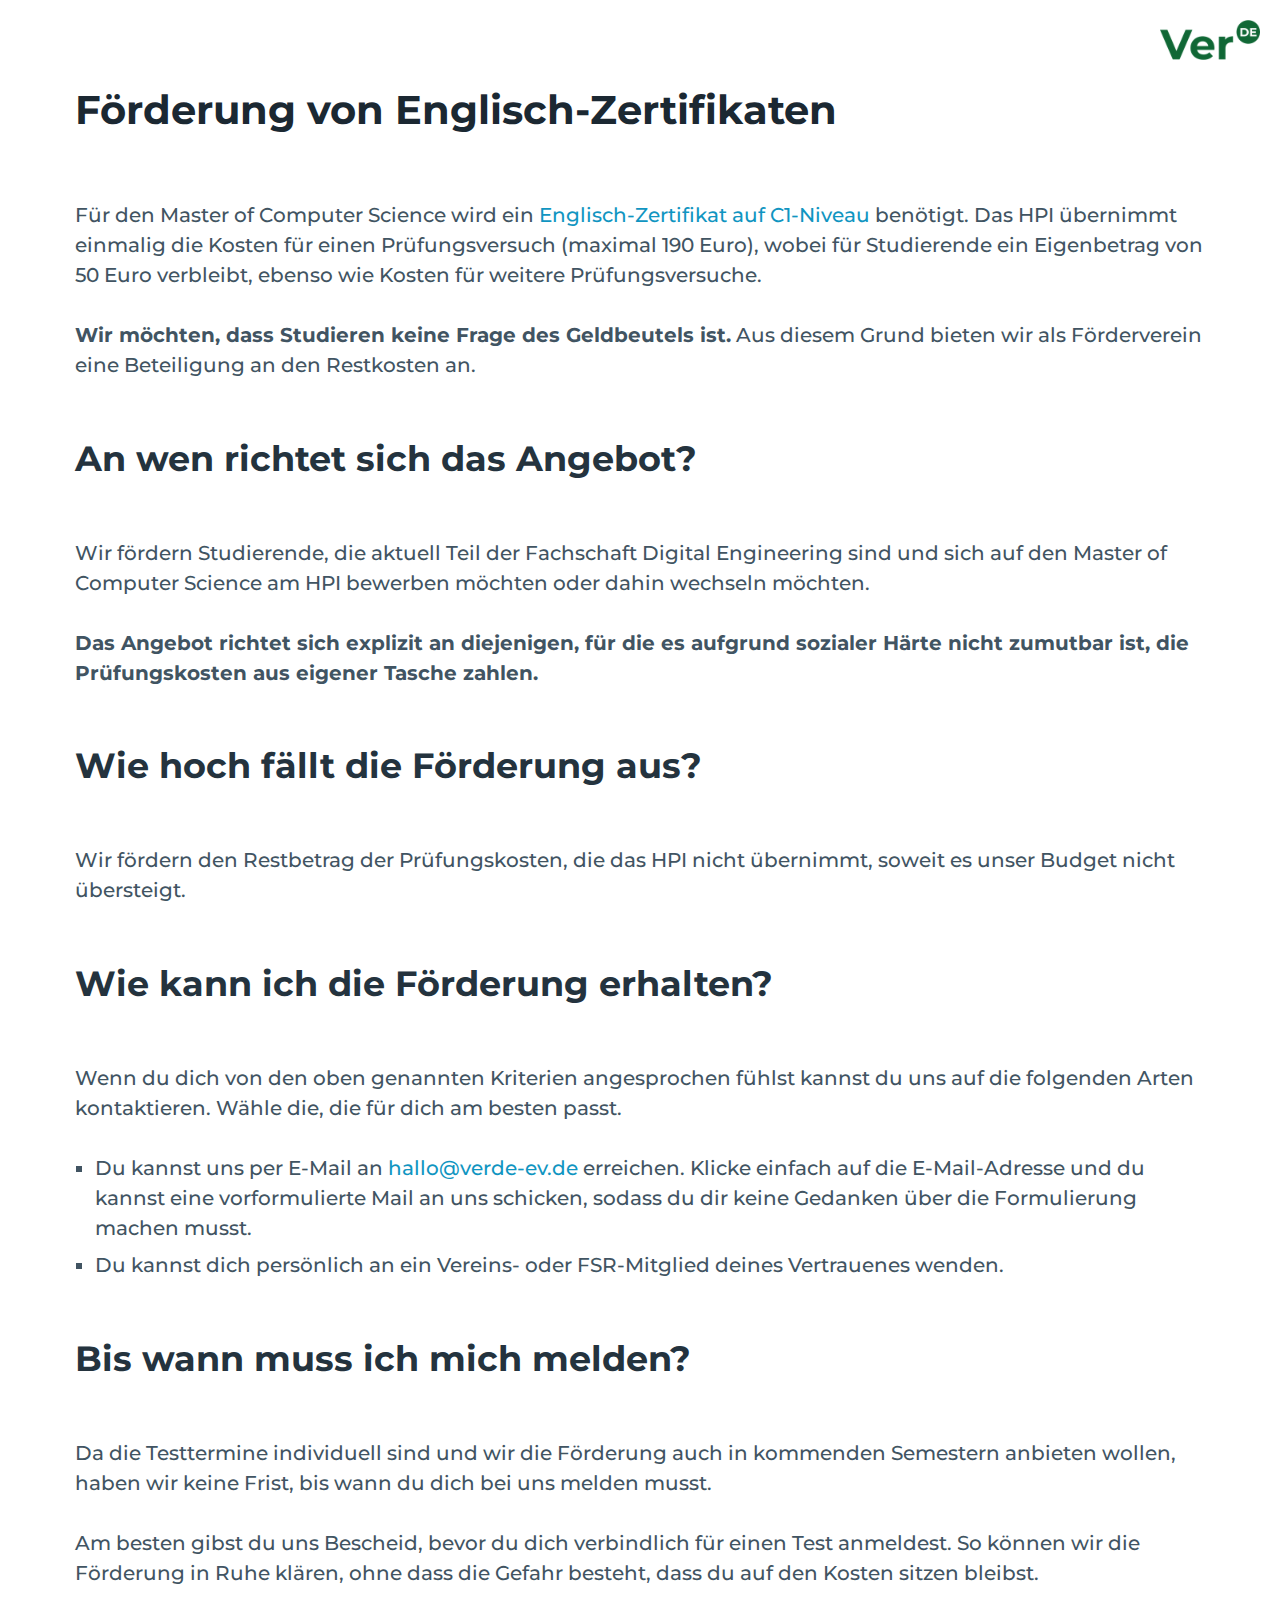
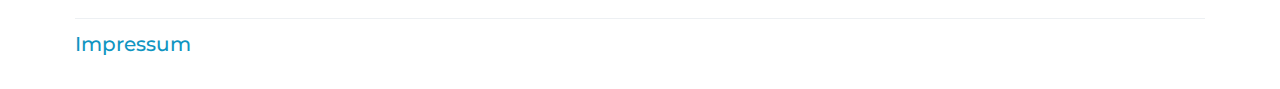
==== commit 2036db1f: "Merge pull request #2 from verdeev/c1-financial-support" ====
--- a/c1/index.html
+++ b/c1/index.html
@@ -32,15 +32,14 @@
             <h2>Wie hoch fällt die Förderung aus?</h2>
             <p>Wir fördern den Restbetrag der Prüfungskosten, die das HPI nicht übernimmt, soweit es unser Budget nicht übersteigt.</p>
             <h2>Wie kann ich die Förderung erhalten?</h2>
-            <p>Wenn du dich von den oben genannten Kriterien angesprochen fühlst stehen dir drei Wege offen, um uns zu kontaktieren. Wähle den, der für dich am besten passt.</p>
+            <p>Wenn du dich von den oben genannten Kriterien angesprochen fühlst kannst du uns auf die folgenden Arten kontaktieren. Wähle die, die für dich am besten passt.</p>
             <ul>
-                <li>Du kannst uns per E-Mail an <a id="MAIL"></a> erreichen.</li>
-                <li>Du kannst dieses <a href="https://nextcloud.hpi.de/apps/forms/s/qAo3cmn2EcZbzD2ycq6ikHFF" target="_blank">Formular</a> ausfüllen.</li>
+                <li>Du kannst uns per E-Mail an <a id="MAIL_C1"></a> erreichen. Klicke einfach auf die E-Mail-Adresse und du kannst eine vorformulierte Mail an uns schicken, sodass du dir keine Gedanken über die Formulierung machen musst.</li>
                 <li>Du kannst dich persönlich an ein Vereins- oder FSR-Mitglied deines Vertrauenes wenden.</li>
             </ul>
             <h2>Bis wann muss ich mich melden?</h2>
-            <p>Wir bitten dich, uns mit zum <b>31. März 2024</b> zu kontaktieren. Dann haben wir einen Überblick über Budget sowie Bedarf und können eine Förderentscheidung treffen.</p>
-            <p>Du hast den 31. März verpasst, aber benötigst dennoch eine Förderung? <b>Bitte melde dich trotzdem noch.</b> Solange unser Budget nicht aufgebraucht ist, können wir dich auch jenseits dieser Frist fördern.</p>
+            <p>Da die Testtermine individuell sind und wir die Förderung auch in kommenden Semestern anbieten wollen, haben wir keine Frist, bis wann du dich bei uns melden musst.</p>
+            <p>Am besten gibst du uns Bescheid, bevor du dich verbindlich für einen Test anmeldest. So können wir die Förderung in Ruhe klären, ohne dass die Gefahr besteht, dass du auf den Kosten sitzen bleibst.</p>
             <hr>
             <p><a href="https://verde-ev.de/">Impressum</a></p>
         </div>
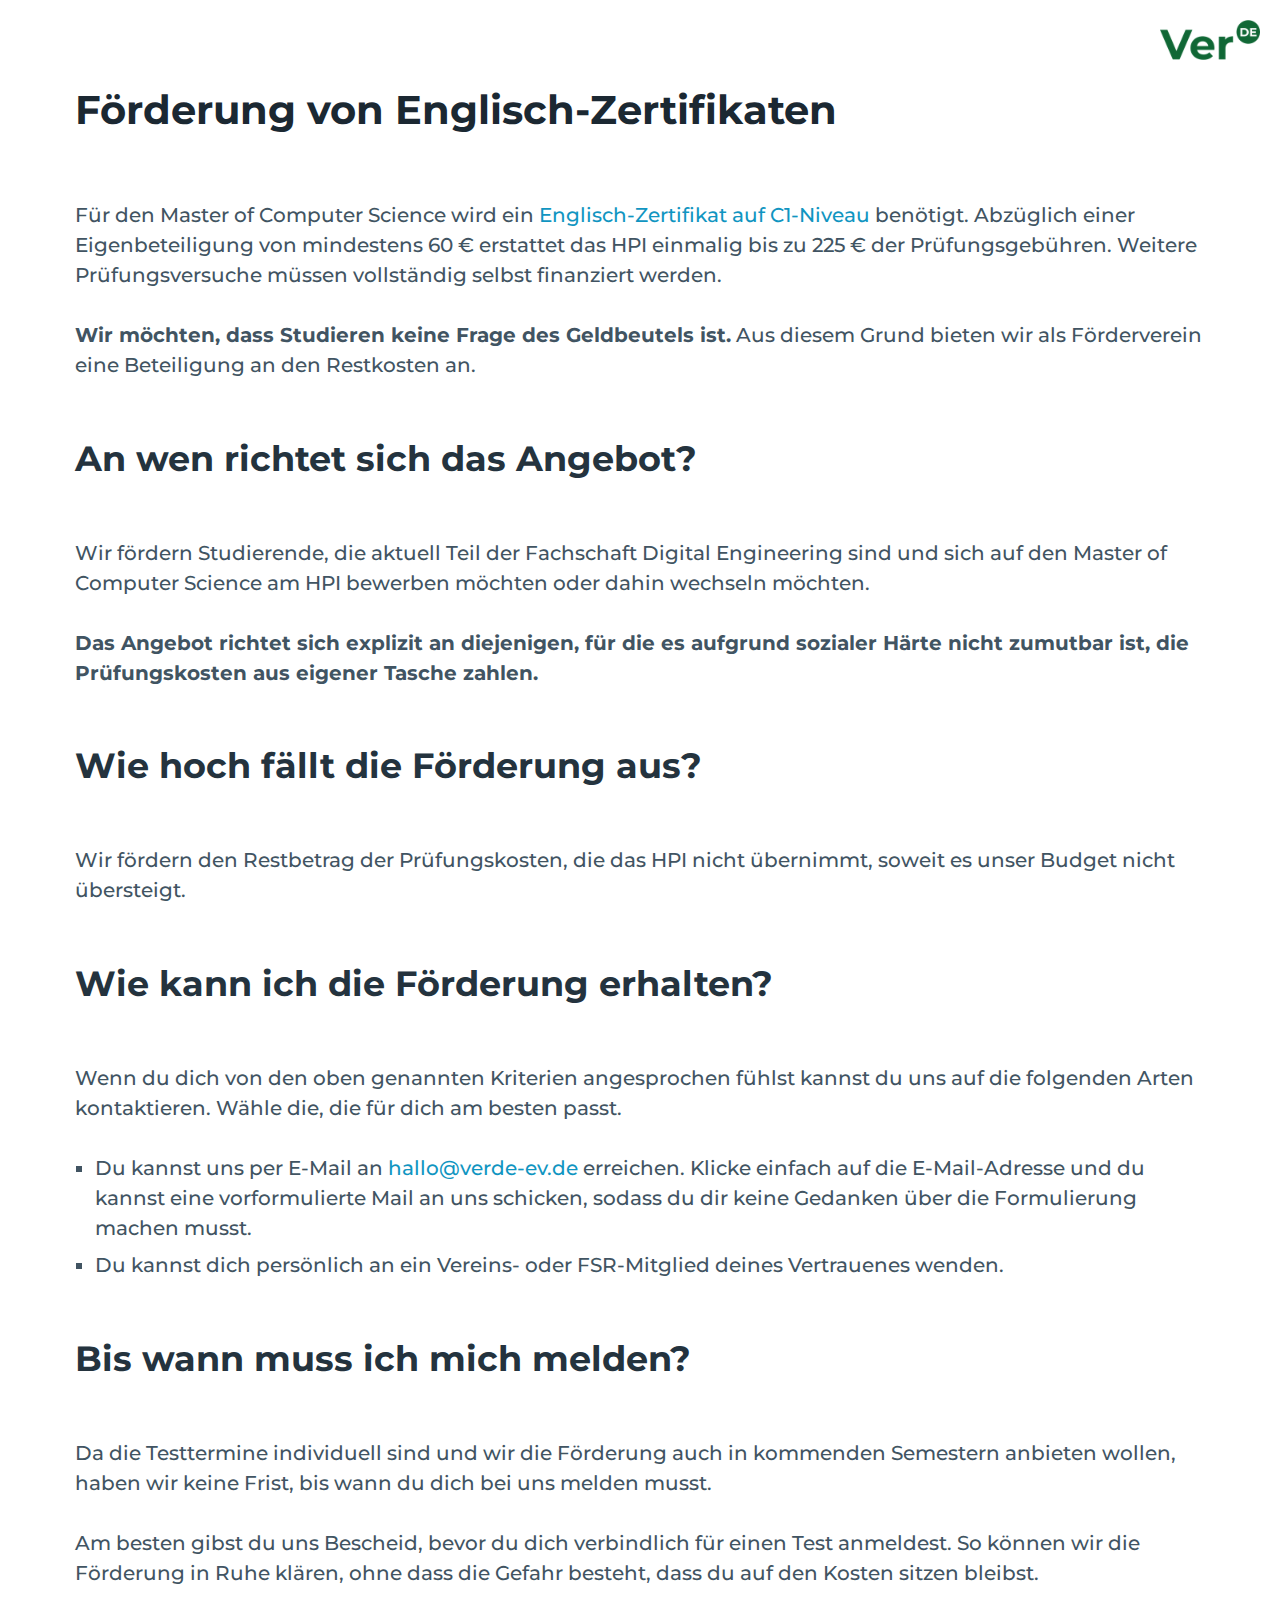
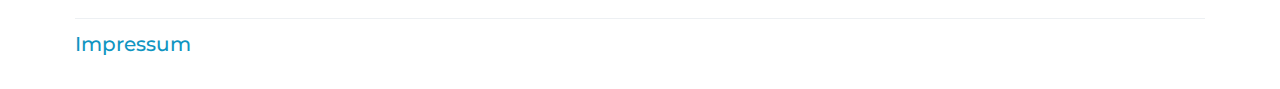
==== commit 3b34860e: "Update costs of C1 certificate" ====
--- a/c1/index.html
+++ b/c1/index.html
@@ -24,7 +24,7 @@
 
         <div class="container">
             <h1>Förderung von Englisch-Zertifikaten</h1>
-            <p>Für den Master of Computer Science wird ein <a href="https://www.uni-potsdam.de/de/studium/zugang/vor-bewerbung-immatrikulation/sprachkenntnisse" target="_blank">Englisch-Zertifikat auf C1-Niveau</a> benötigt. Das HPI übernimmt einmalig die Kosten für einen Prüfungsversuch (maximal 190 Euro), wobei für Studierende ein Eigenbetrag von 50 Euro verbleibt, ebenso wie Kosten für weitere Prüfungsversuche.</p>
+            <p>Für den Master of Computer Science wird ein <a href="https://www.uni-potsdam.de/de/studium/zugang/vor-bewerbung-immatrikulation/sprachkenntnisse" target="_blank">Englisch-Zertifikat auf C1-Niveau</a> benötigt. Abzüglich einer Eigenbeteiligung von mindestens 60 € erstattet das HPI einmalig bis zu 225 € der Prüfungsgebühren. Weitere Prüfungsversuche müssen vollständig selbst finanziert werden.</p>
             <p><b>Wir möchten, dass Studieren keine Frage des Geldbeutels ist.</b> Aus diesem Grund bieten wir als Förderverein eine Beteiligung an den Restkosten an.</p>
             <h2>An wen richtet sich das Angebot?</h2>
             <p>Wir fördern Studierende, die aktuell Teil der Fachschaft Digital Engineering sind und sich auf den Master of Computer Science am HPI bewerben möchten oder dahin wechseln möchten.</p>
